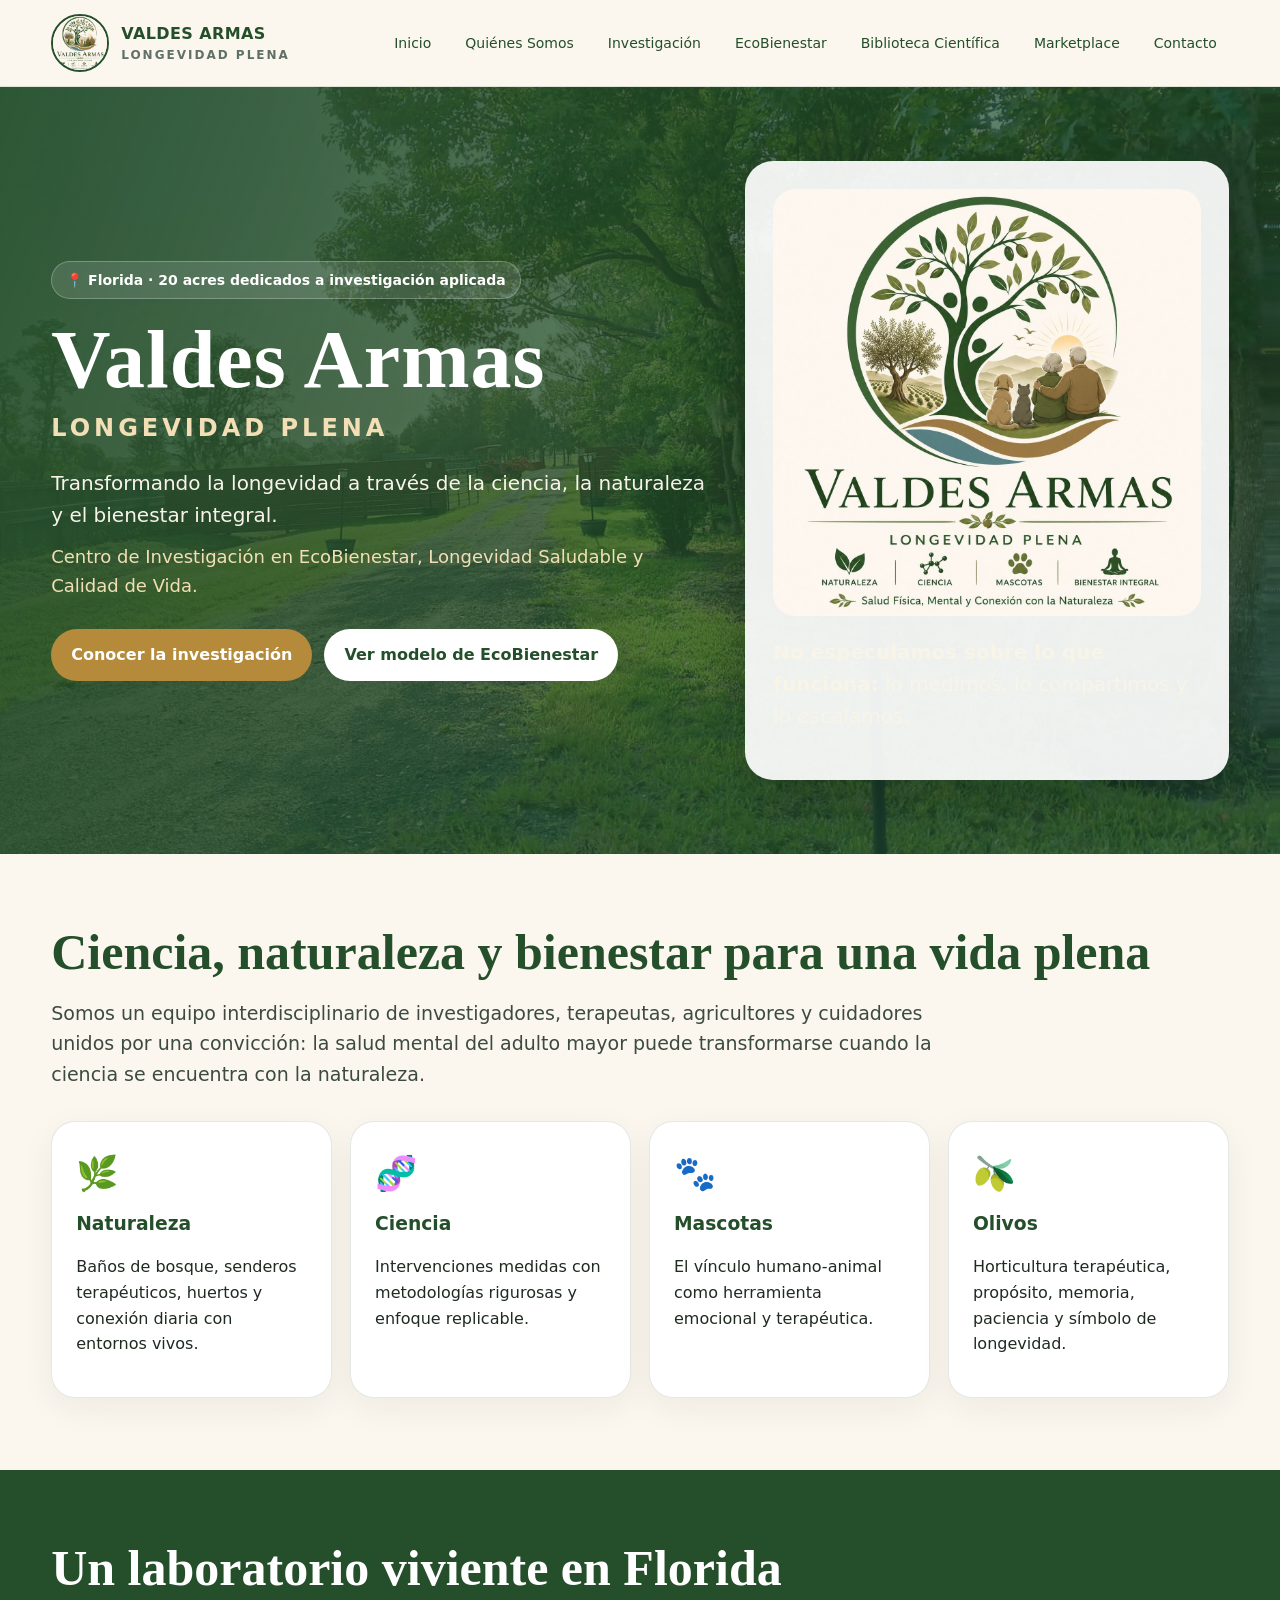
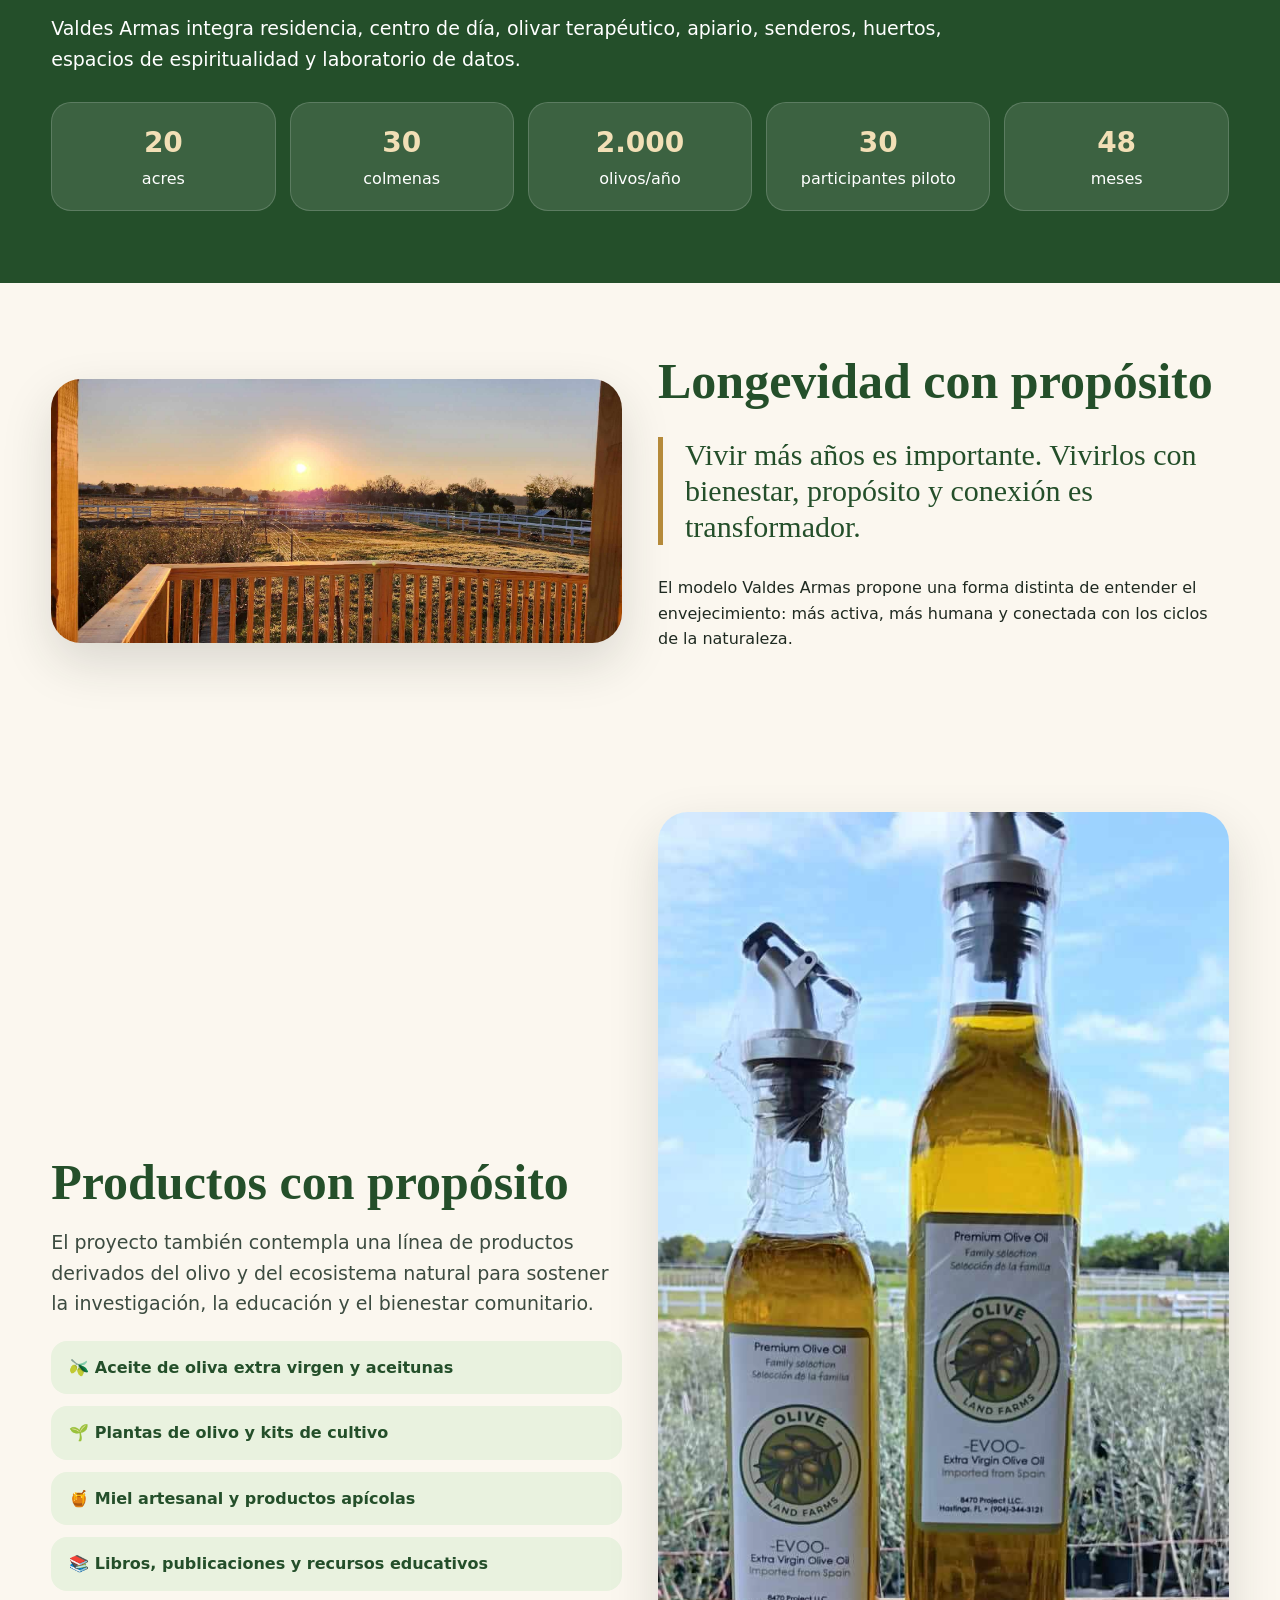
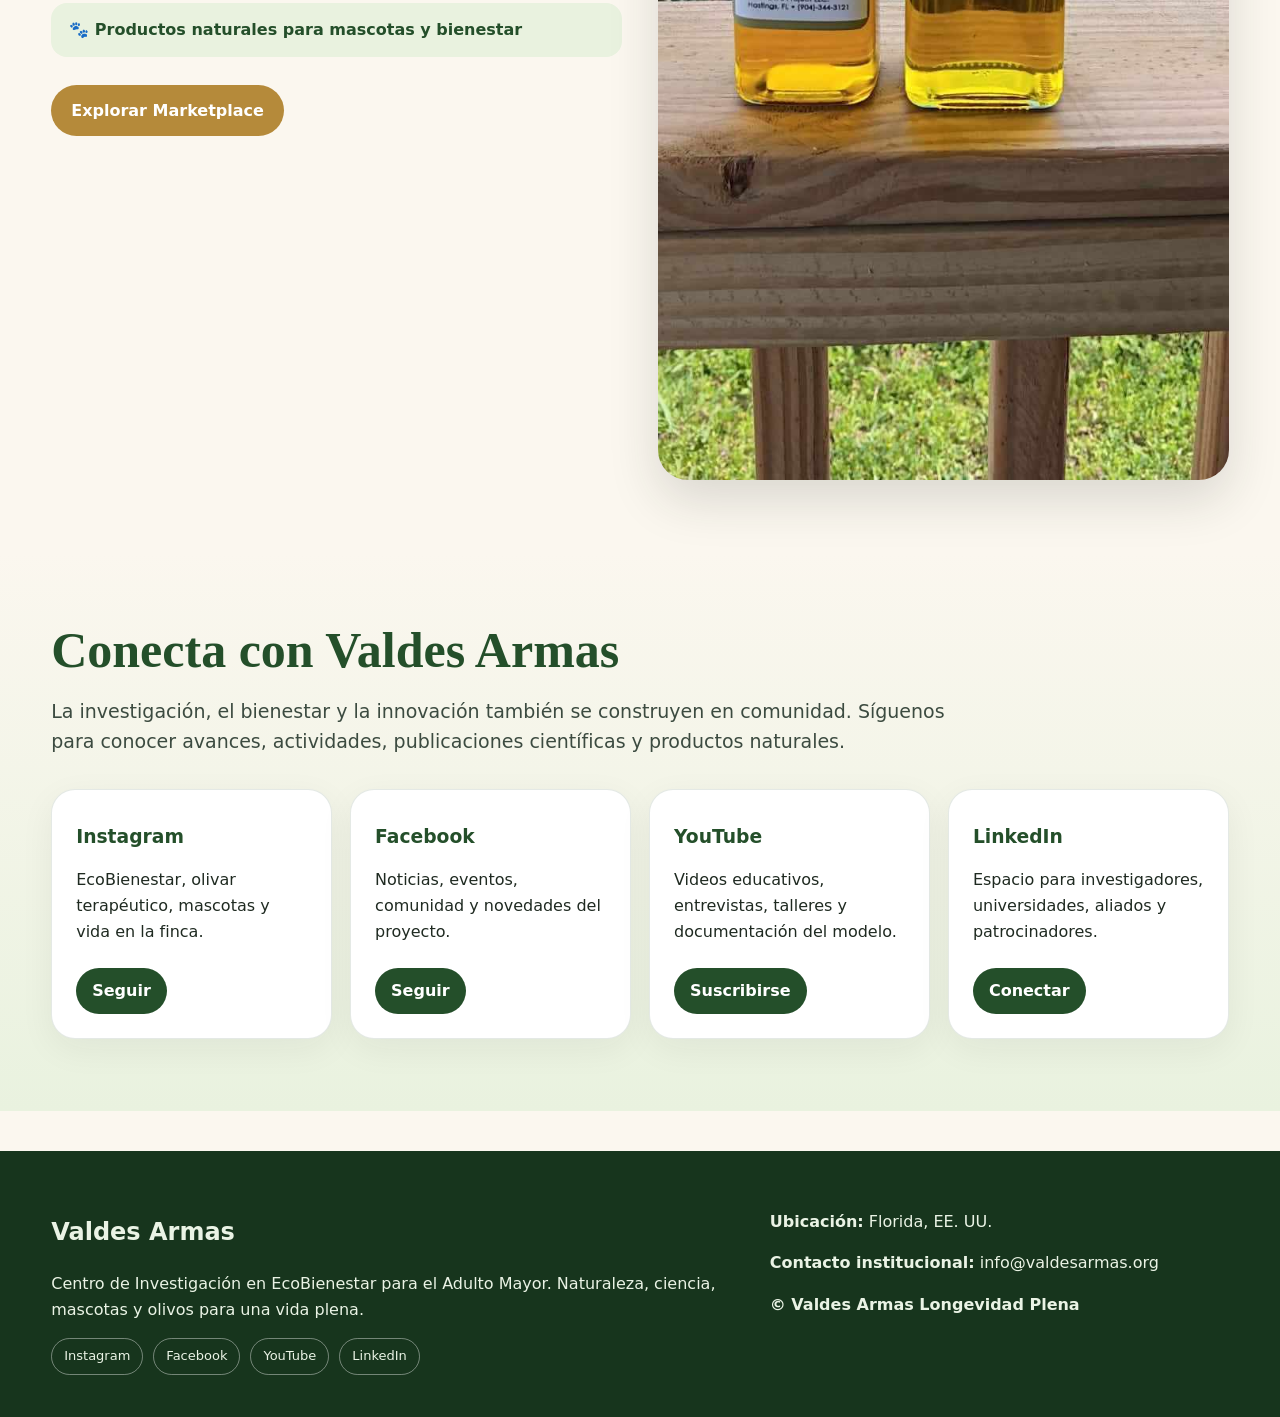
==== index.html @ c7257406 "Versión inicial sitio Valdes Armas Full of Life" ====
<!doctype html><html lang="es"><head><meta charset="utf-8"><meta name="viewport" content="width=device-width, initial-scale=1"><title>Inicio | Valdes Armas</title><link rel="icon" href="utls/imgs/valdes-armas-logo.jpeg"><link href="utls/css/valdesarmas.css" rel="stylesheet"></head><body><div class="topbar"><div class="container-va nav"><a class="brand" href="index.html"><img src="utls/imgs/valdes-armas-logo.jpeg" alt="Valdes Armas"><span>VALDES ARMAS<small>LONGEVIDAD PLENA</small></span></a><div class="links"><a href="index.html">Inicio</a><a href="quienes-somos.html">Quiénes Somos</a><a href="investigacion.html">Investigación</a><a href="ecobienestar.html">EcoBienestar</a><a href="publicaciones.html">Biblioteca Científica</a><a href="marketplace.html">Marketplace</a><a href="contacto.html">Contacto</a></div></div></div>
<header class="hero"><div class="container-va hero-grid"><div><span class="kicker">📍 Florida · 20 acres dedicados a investigación aplicada</span><h1>Valdes Armas</h1><h2>Longevidad Plena</h2><p>Transformando la longevidad a través de la ciencia, la naturaleza y el bienestar integral.</p><p class="hero-sub">Centro de Investigación en EcoBienestar, Longevidad Saludable y Calidad de Vida.</p><div class="btns"><a class="btn primary" href="investigacion.html">Conocer la investigación</a><a class="btn secondary" href="ecobienestar.html">Ver modelo de EcoBienestar</a></div></div><div class="hero-card"><img src="utls/imgs/valdes-armas-logo.jpeg" alt="Logo Valdes Armas"><p><strong>No especulamos sobre lo que funciona:</strong> lo medimos, lo compartimos y lo escalamos.</p></div></div></header>
<section class="section"><div class="container-va"><h2>Ciencia, naturaleza y bienestar para una vida plena</h2><p class="lead">Somos un equipo interdisciplinario de investigadores, terapeutas, agricultores y cuidadores unidos por una convicción: la salud mental del adulto mayor puede transformarse cuando la ciencia se encuentra con la naturaleza.</p><div class="grid-4"><div class="card"><div class="icon">🌿</div><h3>Naturaleza</h3><p>Baños de bosque, senderos terapéuticos, huertos y conexión diaria con entornos vivos.</p></div><div class="card"><div class="icon">🧬</div><h3>Ciencia</h3><p>Intervenciones medidas con metodologías rigurosas y enfoque replicable.</p></div><div class="card"><div class="icon">🐾</div><h3>Mascotas</h3><p>El vínculo humano-animal como herramienta emocional y terapéutica.</p></div><div class="card"><div class="icon">🫒</div><h3>Olivos</h3><p>Horticultura terapéutica, propósito, memoria, paciencia y símbolo de longevidad.</p></div></div></div></section>
<section class="section band"><div class="container-va"><h2>Un laboratorio viviente en Florida</h2><p class="lead">Valdes Armas integra residencia, centro de día, olivar terapéutico, apiario, senderos, huertos, espacios de espiritualidad y laboratorio de datos.</p><div class="stats"><div class="stat"><strong>20</strong>acres</div><div class="stat"><strong>30</strong>colmenas</div><div class="stat"><strong>2.000</strong>olivos/año</div><div class="stat"><strong>30</strong>participantes piloto</div><div class="stat"><strong>48</strong>meses</div></div></div></section>
<section class="section longevity"><div class="container-va split"><img src="utls/imgs/local/IMG-22.jpg" alt="Amanecer en entorno natural"><div><h2>Longevidad con propósito</h2><p class="quote">Vivir más años es importante. Vivirlos con bienestar, propósito y conexión es transformador.</p><p>El modelo Valdes Armas propone una forma distinta de entender el envejecimiento: más activa, más humana y conectada con los ciclos de la naturaleza.</p></div></div></section>
<section class="section"><div class="container-va split"><div><h2>Productos con propósito</h2><p class="lead">El proyecto también contempla una línea de productos derivados del olivo y del ecosistema natural para sostener la investigación, la educación y el bienestar comunitario.</p><div class="list"><div>🫒 Aceite de oliva extra virgen y aceitunas</div><div>🌱 Plantas de olivo y kits de cultivo</div><div>🍯 Miel artesanal y productos apícolas</div><div>📚 Libros, publicaciones y recursos educativos</div><div>🐾 Productos naturales para mascotas y bienestar</div></div><div class="btns"><a class="btn primary" href="marketplace.html">Explorar Marketplace</a></div></div><img src="utls/imgs/aceites/IMG-aceite-evoo-01.jpg" alt="Productos derivados del olivo"></div></section>
<section class="section social-section"><div class="container-va"><h2>Conecta con Valdes Armas</h2><p class="lead">La investigación, el bienestar y la innovación también se construyen en comunidad. Síguenos para conocer avances, actividades, publicaciones científicas y productos naturales.</p><div class="grid-4"><div class="card social-card"><h3>Instagram</h3><p>EcoBienestar, olivar terapéutico, mascotas y vida en la finca.</p><a class="btn small" href="https://www.instagram.com/ecobienestarvaldesarmas/" target="_blank" rel="noopener">Seguir</a></div><div class="card social-card"><h3>Facebook</h3><p>Noticias, eventos, comunidad y novedades del proyecto.</p><a class="btn small" href="https://www.facebook.com/profile.php?id=61573361642640" target="_blank" rel="noopener">Seguir</a></div><div class="card social-card"><h3>YouTube</h3><p>Videos educativos, entrevistas, talleres y documentación del modelo.</p><a class="btn small" href="https://www.youtube.com/@valdesarmasEcobienestar" target="_blank" rel="noopener">Suscribirse</a></div><div class="card social-card"><h3>LinkedIn</h3><p>Espacio para investigadores, universidades, aliados y patrocinadores.</p><a class="btn small" href="#">Conectar</a></div></div></div></section>
<footer class="footer"><div class="container-va footer-grid"><div><h2>Valdes Armas</h2><p>Centro de Investigación en EcoBienestar para el Adulto Mayor. Naturaleza, ciencia, mascotas y olivos para una vida plena.</p><div class="social-mini"><a href="https://www.instagram.com/ecobienestarvaldesarmas/" target="_blank" rel="noopener" aria-label="Instagram">Instagram</a><a href="https://www.facebook.com/profile.php?id=61573361642640" target="_blank" rel="noopener" aria-label="Facebook">Facebook</a><a href="https://www.youtube.com/@valdesarmasEcobienestar" target="_blank" rel="noopener" aria-label="YouTube">YouTube</a><a href="#" aria-label="LinkedIn">LinkedIn</a></div></div><div><p><strong>Ubicación:</strong> Florida, EE. UU.</p><p><strong>Contacto institucional:</strong> info@valdesarmas.org</p><p><strong>© Valdes Armas Longevidad Plena</strong></p></div></div></footer></body></html>
---- utls/css/valdesarmas.css ----
:root{
  --olive:#244f2a; --olive-2:#3f6f38; --sage:#e9f2df; --cream:#fbf7ef; --gold:#b58a3a; --ink:#1f2a21; --muted:#607066;
}
*{box-sizing:border-box} body{margin:0;font-family:system-ui,-apple-system,Segoe UI,Roboto,Arial,sans-serif;background:var(--cream);color:var(--ink);line-height:1.6}
a{text-decoration:none;color:inherit}.container-va{width:min(1180px,92%);margin:auto}.topbar{position:sticky;top:0;z-index:20;background:rgba(251,247,239,.94);backdrop-filter:blur(10px);border-bottom:1px solid rgba(36,79,42,.12)}.nav{display:flex;align-items:center;justify-content:space-between;gap:24px;padding:14px 0}.brand{display:flex;align-items:center;gap:12px;font-weight:800;color:var(--olive);letter-spacing:.4px}.brand img{width:58px;height:58px;object-fit:cover;border-radius:50%;border:2px solid var(--olive)}.brand small{display:block;color:var(--muted);font-size:12px;font-weight:600;letter-spacing:2px}.links{display:flex;gap:10px;flex-wrap:wrap;justify-content:flex-end}.links a{font-size:14px;padding:8px 12px;border-radius:999px;color:var(--olive)}.links a:hover,.links a.active{background:var(--olive);color:white}.hero{min-height:78vh;display:flex;align-items:center;position:relative;overflow:hidden;background:linear-gradient(110deg,rgba(36,79,42,.96),rgba(36,79,42,.74)),url('../imgs/local/IMG-05.jpg') center/cover}.hero-grid{display:grid;grid-template-columns:1.15fr .85fr;gap:40px;align-items:center;padding:74px 0}.kicker{display:inline-flex;gap:8px;align-items:center;background:rgba(255,255,255,.12);color:#fff;border:1px solid rgba(255,255,255,.25);border-radius:999px;padding:7px 14px;font-weight:700;font-size:14px}.hero h1{color:#fff;font-size:clamp(42px,7vw,82px);line-height:.95;margin:22px 0 10px;font-family:Georgia,serif;letter-spacing:1px}.hero h2{color:#f2dfb6;margin:0 0 18px;font-weight:600;letter-spacing:4px;text-transform:uppercase}.hero p{color:#f8f4e8;font-size:20px;max-width:720px}.hero-card{background:rgba(255,255,255,.92);padding:28px;border-radius:28px;box-shadow:0 24px 80px rgba(0,0,0,.25)}.hero-card img{width:100%;border-radius:22px;display:block}.btns{display:flex;gap:12px;flex-wrap:wrap;margin-top:28px}.btn{display:inline-block;padding:13px 20px;border-radius:999px;font-weight:800}.btn.primary{background:var(--gold);color:white}.btn.secondary{background:white;color:var(--olive)}.section{padding:72px 0}.section h2{font-family:Georgia,serif;color:var(--olive);font-size:clamp(32px,4vw,50px);line-height:1.05;margin:0 0 18px}.lead{font-size:19px;color:#3c4b40;max-width:900px}.grid-4{display:grid;grid-template-columns:repeat(4,1fr);gap:18px;margin-top:32px}.grid-3{display:grid;grid-template-columns:repeat(3,1fr);gap:22px;margin-top:30px}.card{background:white;border:1px solid rgba(36,79,42,.12);border-radius:24px;padding:24px;box-shadow:0 10px 35px rgba(31,42,33,.06)}.card h3{color:var(--olive);margin:8px 0 8px}.icon{font-size:34px}.band{background:var(--olive);color:white}.band h2,.band .lead{color:white}.stats{display:grid;grid-template-columns:repeat(5,1fr);gap:14px;margin-top:28px}.stat{background:rgba(255,255,255,.11);border:1px solid rgba(255,255,255,.17);border-radius:20px;padding:18px;text-align:center}.stat strong{display:block;font-size:28px;color:#f2dfb6}.split{display:grid;grid-template-columns:1fr 1fr;gap:36px;align-items:center}.split img{width:100%;border-radius:30px;box-shadow:0 20px 50px rgba(31,42,33,.15)}.quote{font-family:Georgia,serif;font-size:30px;color:var(--olive);line-height:1.2;border-left:5px solid var(--gold);padding-left:22px}.list{display:grid;gap:12px;margin-top:22px}.list div{background:var(--sage);padding:14px 18px;border-radius:16px;color:var(--olive);font-weight:700}.footer{background:#17351d;color:#eaf3e5;padding:42px 0;margin-top:40px}.footer-grid{display:grid;grid-template-columns:1.2fr .8fr;gap:30px}.page-hero{padding:72px 0;background:linear-gradient(110deg,var(--olive),#477343);color:white}.page-hero h1{font-family:Georgia,serif;font-size:clamp(38px,6vw,66px);margin:0 0 12px}.table-wrap{overflow:auto}.table-va{width:100%;border-collapse:collapse;background:white;border-radius:18px;overflow:hidden}.table-va th{background:var(--olive-2);color:white;text-align:left}.table-va td,.table-va th{padding:14px;border:1px solid #dce8d5}.notice{background:#fff8e6;border-left:5px solid var(--gold);padding:20px;border-radius:16px}
@media(max-width:900px){.hero-grid,.split,.footer-grid{grid-template-columns:1fr}.grid-4,.grid-3,.stats{grid-template-columns:1fr 1fr}.links{display:none}.hero{min-height:auto}.hero-grid{padding:52px 0}.hero-card{max-width:420px}.nav{align-items:flex-start}.brand img{width:48px;height:48px}}
@media(max-width:560px){.grid-4,.grid-3,.stats{grid-template-columns:1fr}.hero p{font-size:17px}.btn{width:100%;text-align:center}.section{padding:48px 0}}

/* Mejoras visuales versión 2 */
.hero{background:linear-gradient(110deg,rgba(36,79,42,.94),rgba(36,79,42,.56)),url('../imgs/local/IMG-05.jpg') center/cover fixed}.hero-sub{font-size:18px!important;color:#f2dfb6!important;margin-top:-8px}.longevity img{max-height:480px;object-fit:cover}.team-grid{display:grid;grid-template-columns:repeat(3,1fr);gap:24px;margin-top:34px}.team-card{background:rgba(255,255,255,.97);color:var(--ink);border-radius:26px;padding:24px;box-shadow:0 18px 50px rgba(0,0,0,.18)}.team-card img{width:160px;height:160px;object-fit:cover;border-radius:50%;border:5px solid var(--sage);display:block;margin:0 auto 18px;box-shadow:0 12px 26px rgba(0,0,0,.16)}.team-card h3{color:var(--olive);text-align:center;margin:8px 0 4px;font-family:Georgia,serif;font-size:24px}.team-card .role{text-align:center;color:var(--gold);font-weight:800;margin:0 0 14px}.contact-line{font-weight:700;color:var(--olive);margin:6px 0}.publication .btn{margin-top:12px}.edit-note{margin-top:24px;color:#f8f4e8}.social-section{background:linear-gradient(180deg,#fbf7ef,#e9f2df)}.social-card .btn.small{background:var(--olive);color:white;padding:10px 16px;margin-top:8px}.social-mini{display:flex;gap:10px;flex-wrap:wrap;margin-top:16px}.social-mini a{border:1px solid rgba(255,255,255,.4);border-radius:999px;padding:7px 12px;font-size:13px;color:#eaf3e5}.muted{color:var(--muted);font-size:15px}.page-hero{background:linear-gradient(110deg,rgba(36,79,42,.92),rgba(63,111,56,.78)),url('../imgs/local/IMG-41.jpg') center/cover}
@media(max-width:900px){.team-grid{grid-template-columns:1fr}.team-card img{width:140px;height:140px}.hero{background-attachment:scroll}}
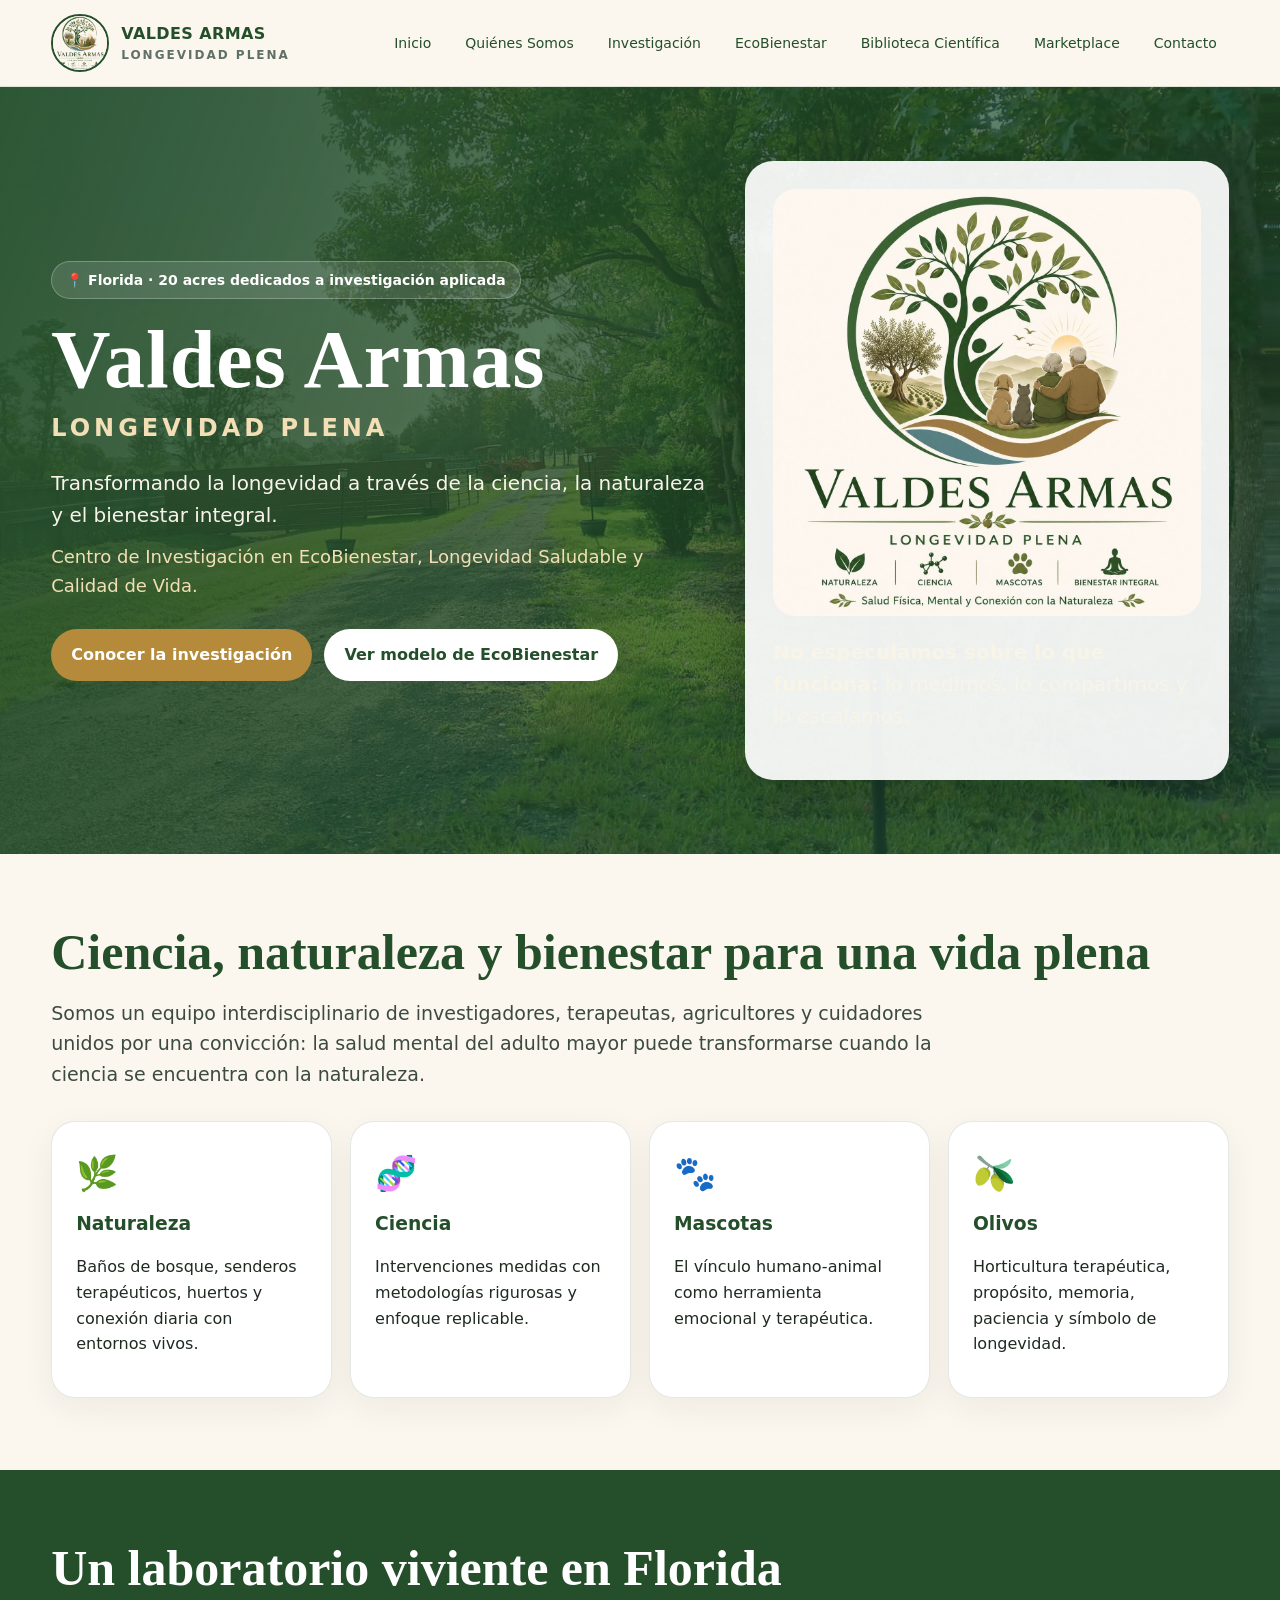
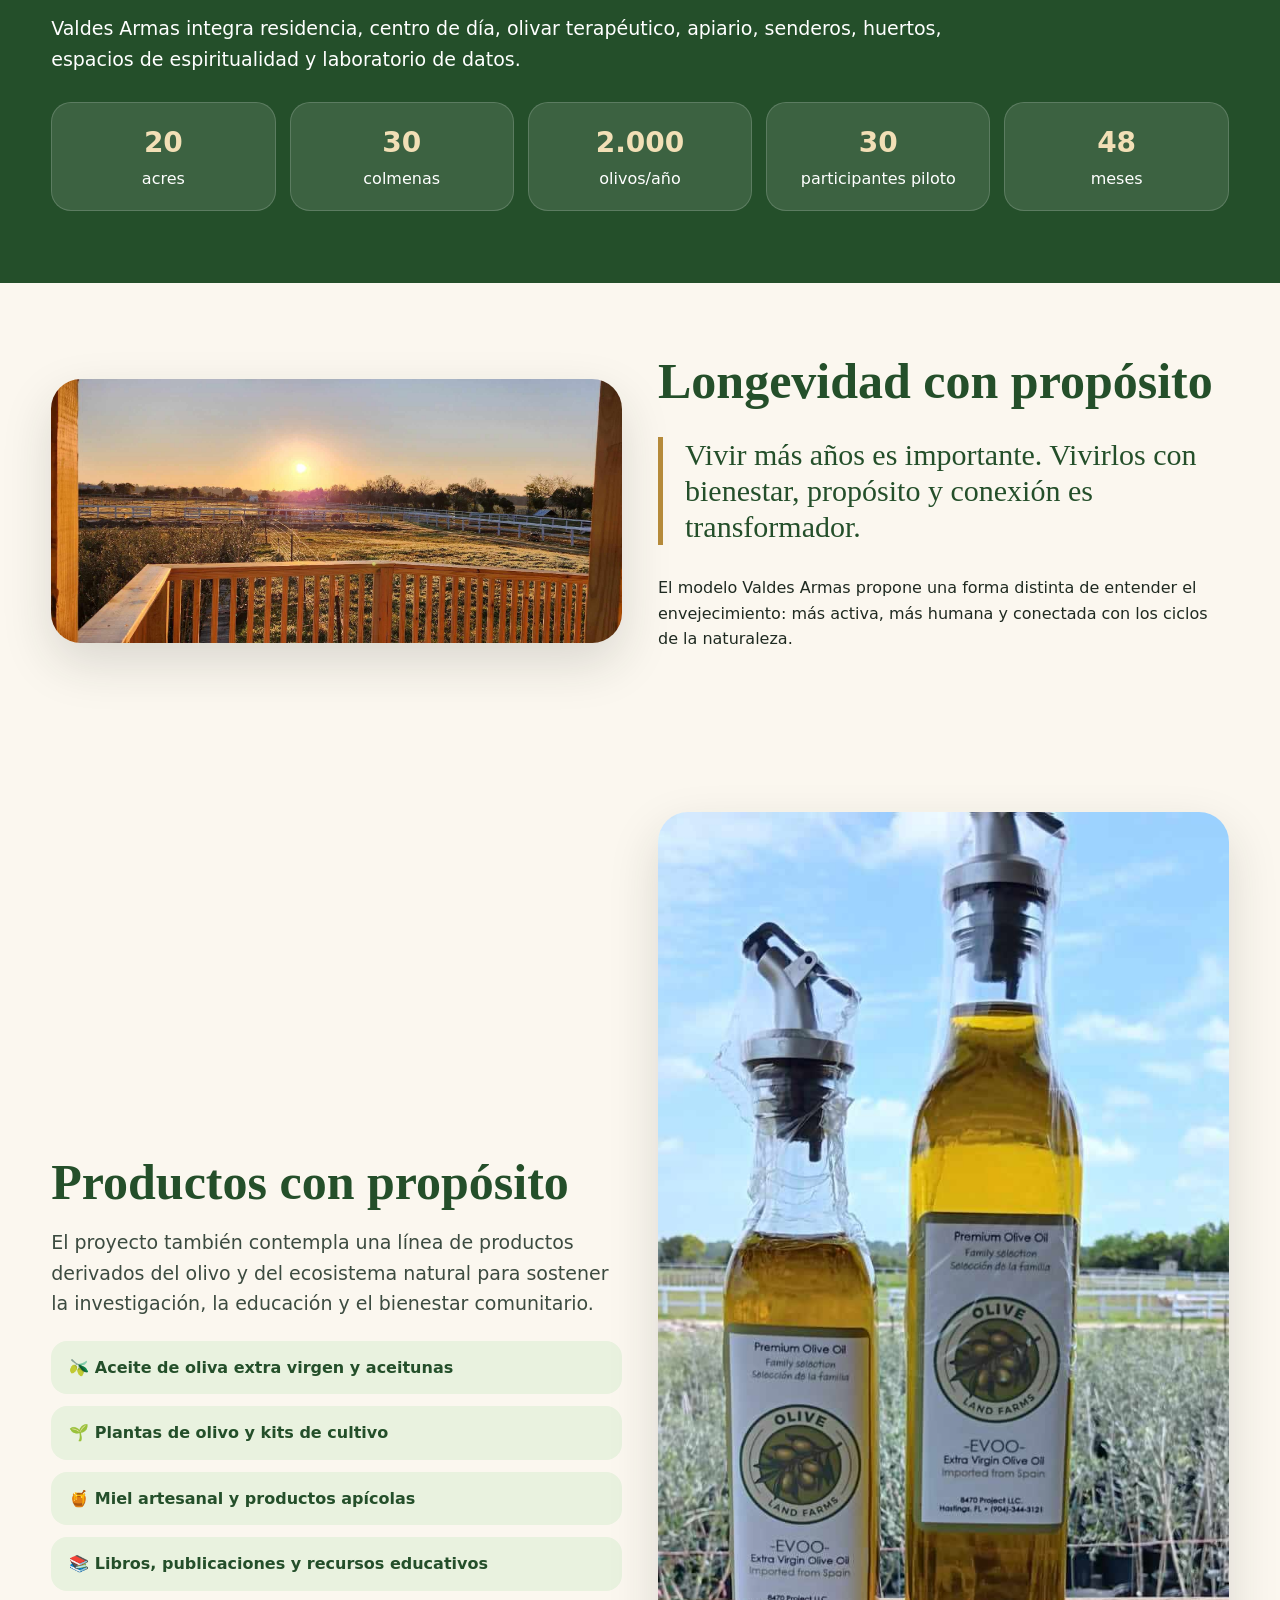
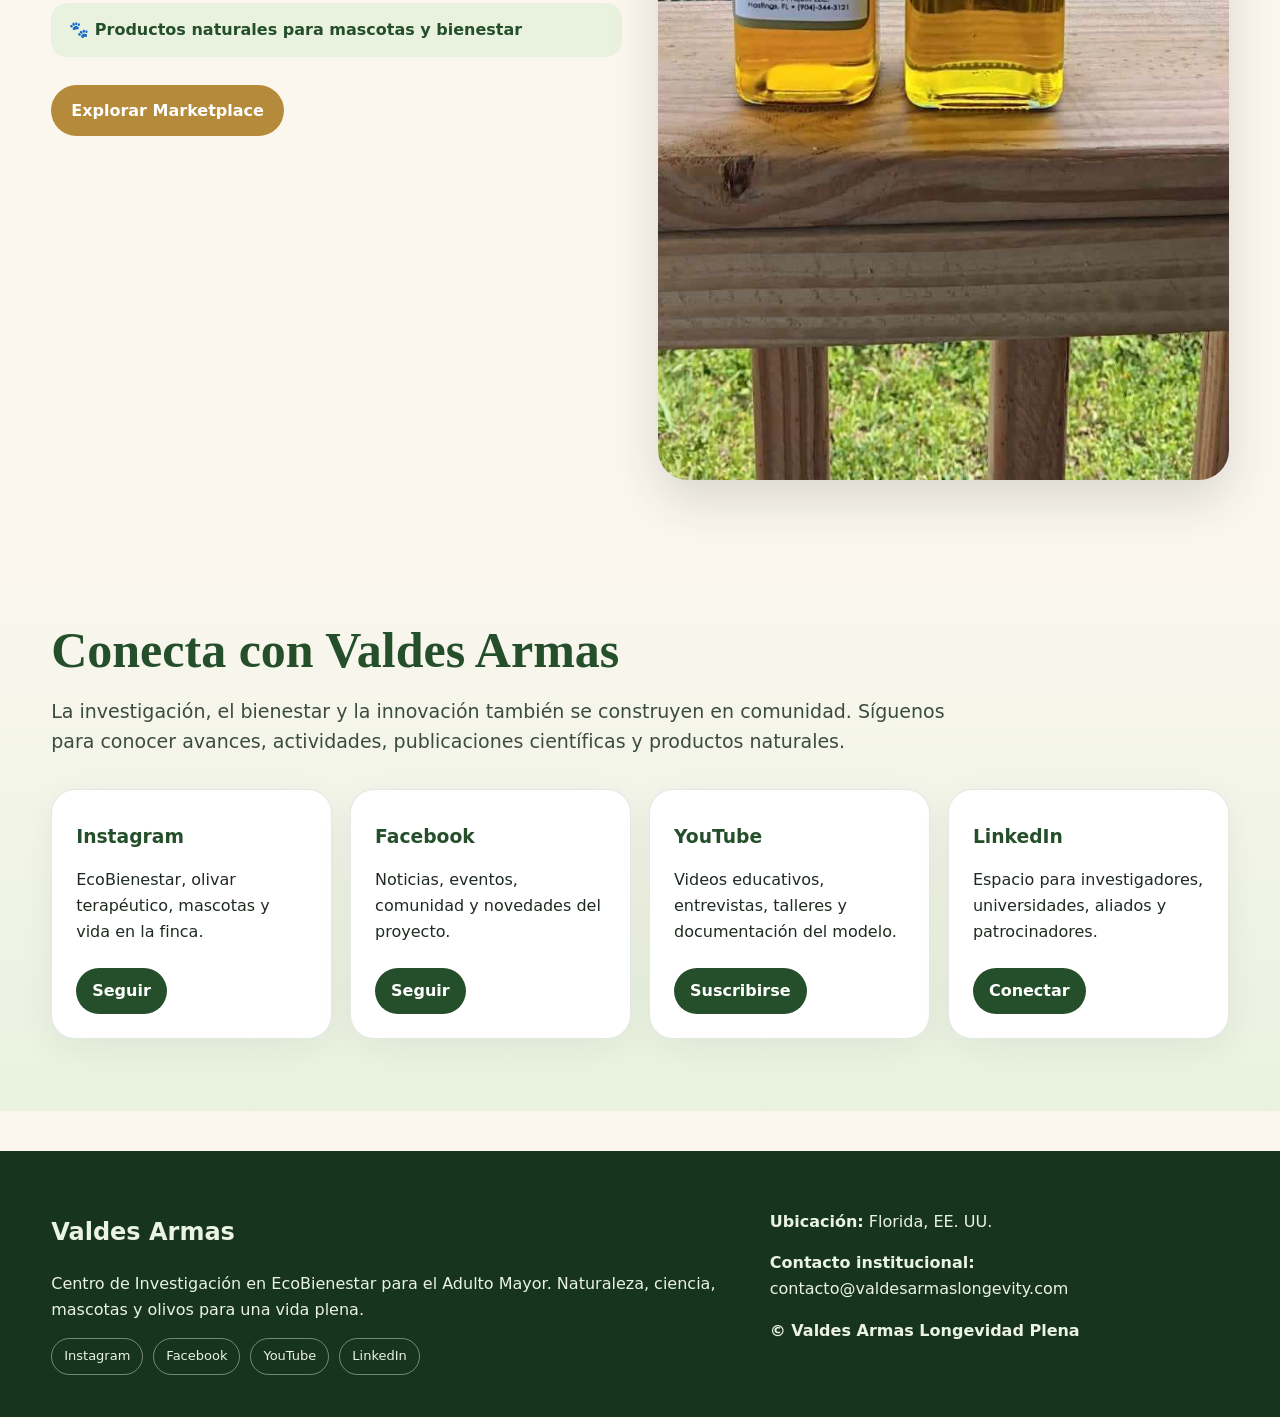
==== commit 261234e1: "Update index.html" ====
--- a/index.html
+++ b/index.html
@@ -5,4 +5,4 @@
 <section class="section longevity"><div class="container-va split"><img src="utls/imgs/local/IMG-22.jpg" alt="Amanecer en entorno natural"><div><h2>Longevidad con propósito</h2><p class="quote">Vivir más años es importante. Vivirlos con bienestar, propósito y conexión es transformador.</p><p>El modelo Valdes Armas propone una forma distinta de entender el envejecimiento: más activa, más humana y conectada con los ciclos de la naturaleza.</p></div></div></section>
 <section class="section"><div class="container-va split"><div><h2>Productos con propósito</h2><p class="lead">El proyecto también contempla una línea de productos derivados del olivo y del ecosistema natural para sostener la investigación, la educación y el bienestar comunitario.</p><div class="list"><div>🫒 Aceite de oliva extra virgen y aceitunas</div><div>🌱 Plantas de olivo y kits de cultivo</div><div>🍯 Miel artesanal y productos apícolas</div><div>📚 Libros, publicaciones y recursos educativos</div><div>🐾 Productos naturales para mascotas y bienestar</div></div><div class="btns"><a class="btn primary" href="marketplace.html">Explorar Marketplace</a></div></div><img src="utls/imgs/aceites/IMG-aceite-evoo-01.jpg" alt="Productos derivados del olivo"></div></section>
 <section class="section social-section"><div class="container-va"><h2>Conecta con Valdes Armas</h2><p class="lead">La investigación, el bienestar y la innovación también se construyen en comunidad. Síguenos para conocer avances, actividades, publicaciones científicas y productos naturales.</p><div class="grid-4"><div class="card social-card"><h3>Instagram</h3><p>EcoBienestar, olivar terapéutico, mascotas y vida en la finca.</p><a class="btn small" href="https://www.instagram.com/ecobienestarvaldesarmas/" target="_blank" rel="noopener">Seguir</a></div><div class="card social-card"><h3>Facebook</h3><p>Noticias, eventos, comunidad y novedades del proyecto.</p><a class="btn small" href="https://www.facebook.com/profile.php?id=61573361642640" target="_blank" rel="noopener">Seguir</a></div><div class="card social-card"><h3>YouTube</h3><p>Videos educativos, entrevistas, talleres y documentación del modelo.</p><a class="btn small" href="https://www.youtube.com/@valdesarmasEcobienestar" target="_blank" rel="noopener">Suscribirse</a></div><div class="card social-card"><h3>LinkedIn</h3><p>Espacio para investigadores, universidades, aliados y patrocinadores.</p><a class="btn small" href="#">Conectar</a></div></div></div></section>
-<footer class="footer"><div class="container-va footer-grid"><div><h2>Valdes Armas</h2><p>Centro de Investigación en EcoBienestar para el Adulto Mayor. Naturaleza, ciencia, mascotas y olivos para una vida plena.</p><div class="social-mini"><a href="https://www.instagram.com/ecobienestarvaldesarmas/" target="_blank" rel="noopener" aria-label="Instagram">Instagram</a><a href="https://www.facebook.com/profile.php?id=61573361642640" target="_blank" rel="noopener" aria-label="Facebook">Facebook</a><a href="https://www.youtube.com/@valdesarmasEcobienestar" target="_blank" rel="noopener" aria-label="YouTube">YouTube</a><a href="#" aria-label="LinkedIn">LinkedIn</a></div></div><div><p><strong>Ubicación:</strong> Florida, EE. UU.</p><p><strong>Contacto institucional:</strong> info@valdesarmas.org</p><p><strong>© Valdes Armas Longevidad Plena</strong></p></div></div></footer></body></html>+<footer class="footer"><div class="container-va footer-grid"><div><h2>Valdes Armas</h2><p>Centro de Investigación en EcoBienestar para el Adulto Mayor. Naturaleza, ciencia, mascotas y olivos para una vida plena.</p><div class="social-mini"><a href="https://www.instagram.com/ecobienestarvaldesarmas/" target="_blank" rel="noopener" aria-label="Instagram">Instagram</a><a href="https://www.facebook.com/profile.php?id=61573361642640" target="_blank" rel="noopener" aria-label="Facebook">Facebook</a><a href="https://www.youtube.com/@valdesarmasEcobienestar" target="_blank" rel="noopener" aria-label="YouTube">YouTube</a><a href="#" aria-label="LinkedIn">LinkedIn</a></div></div><div><p><strong>Ubicación:</strong> Florida, EE. UU.</p><p><strong>Contacto institucional:</strong> contacto@valdesarmaslongevity.com</p><p><strong>© Valdes Armas Longevidad Plena</strong></p></div></div></footer></body></html>
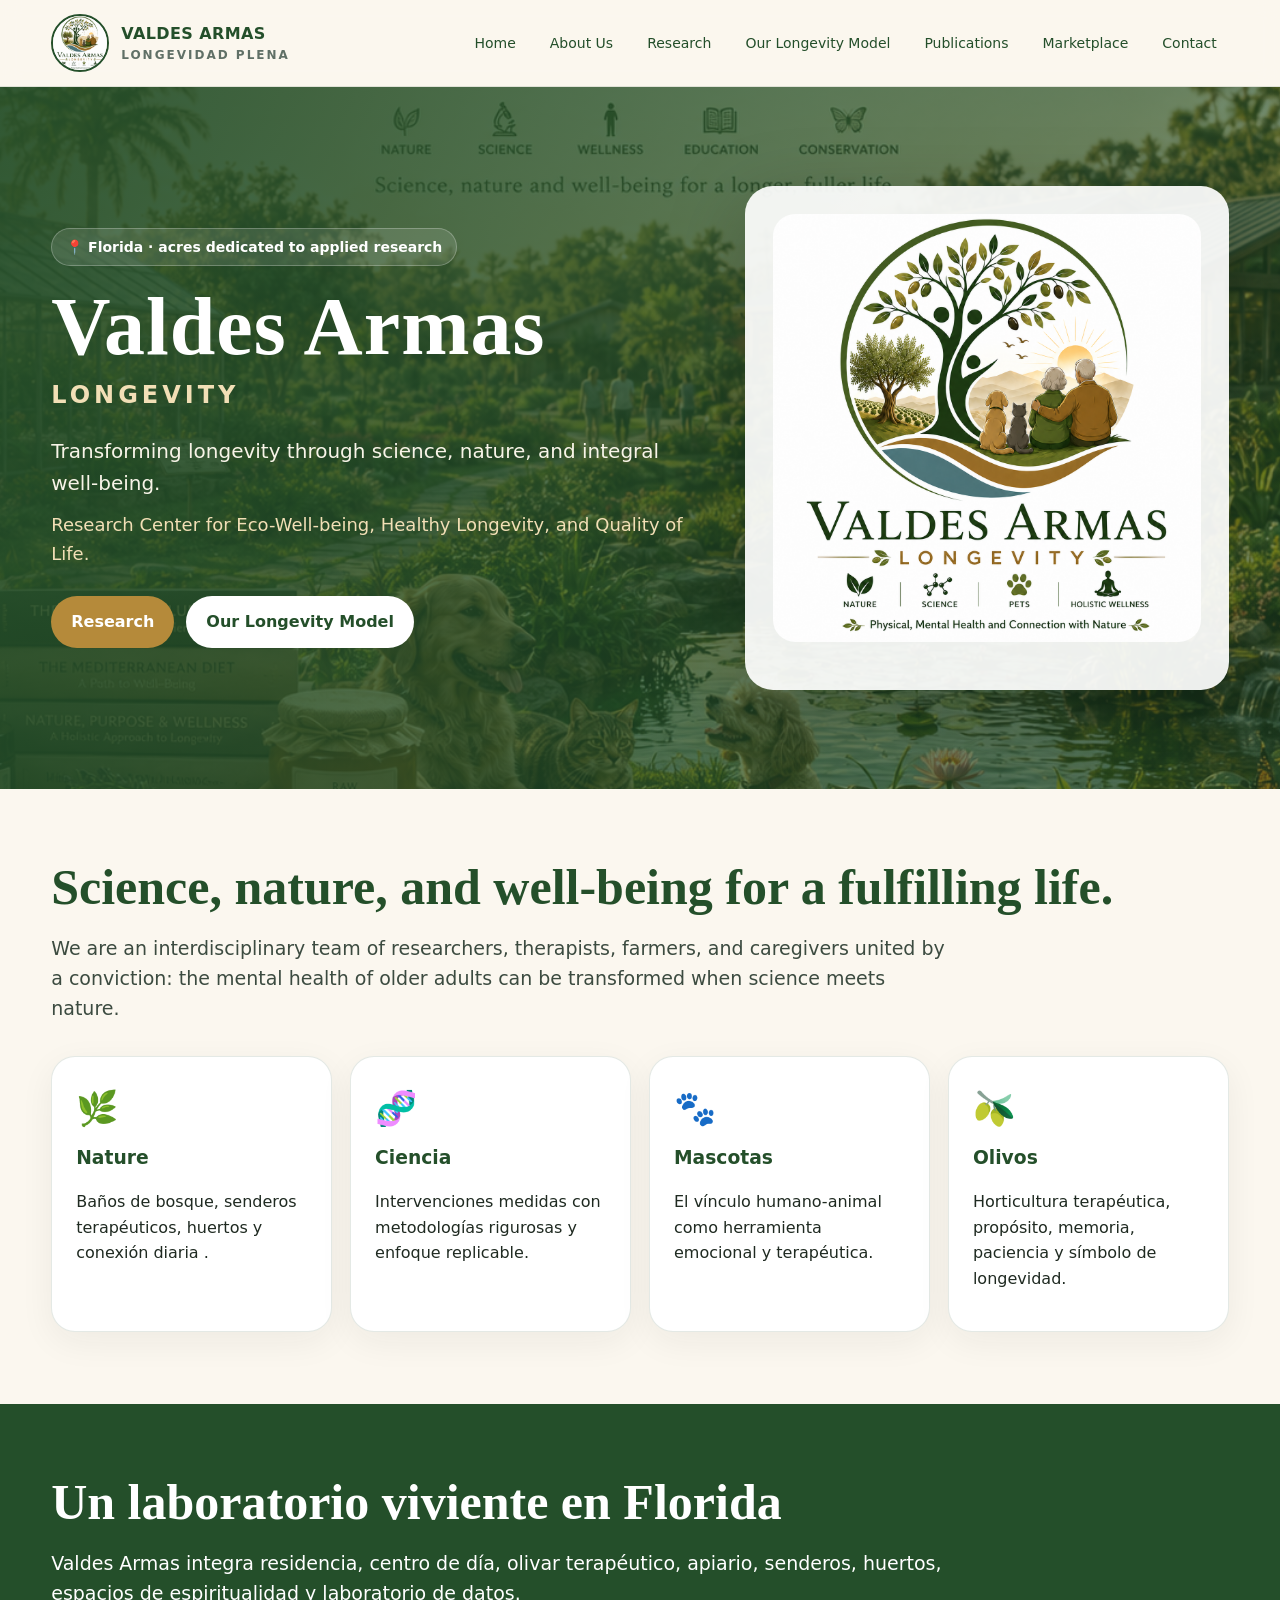
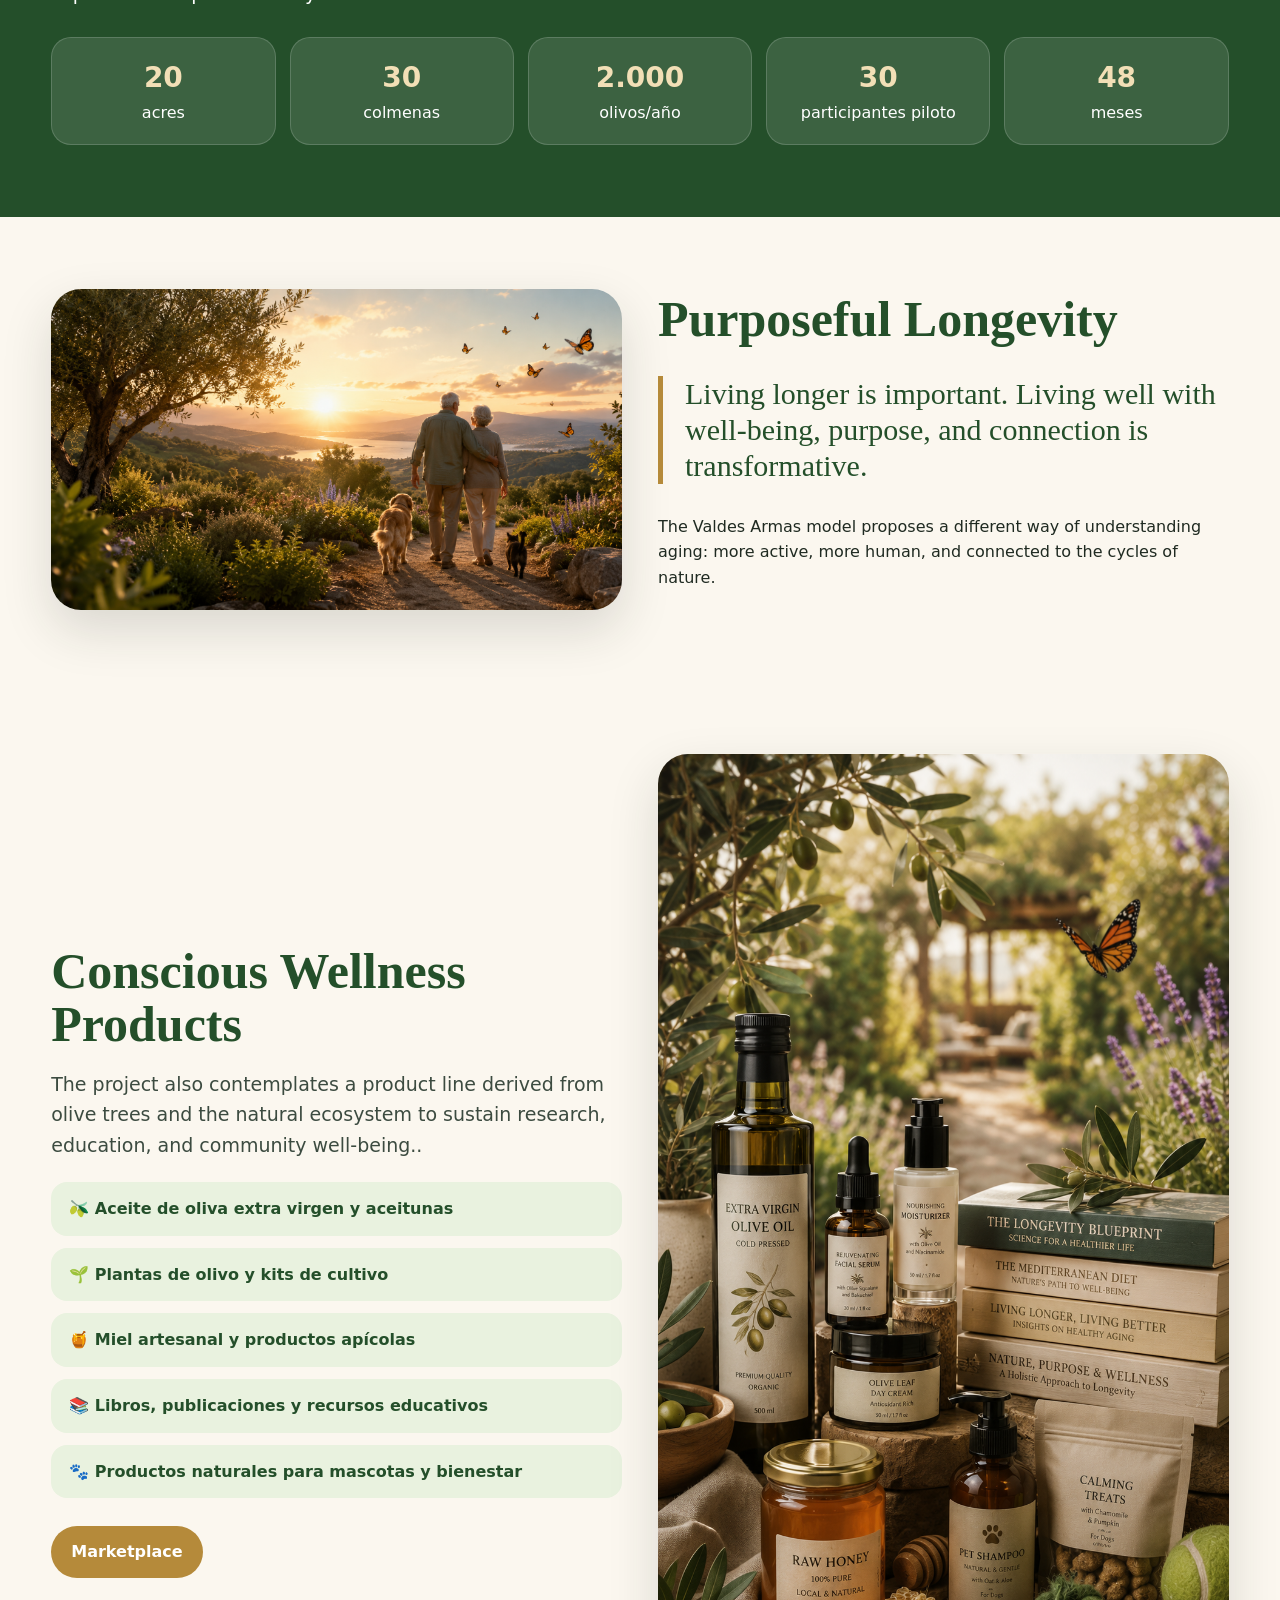
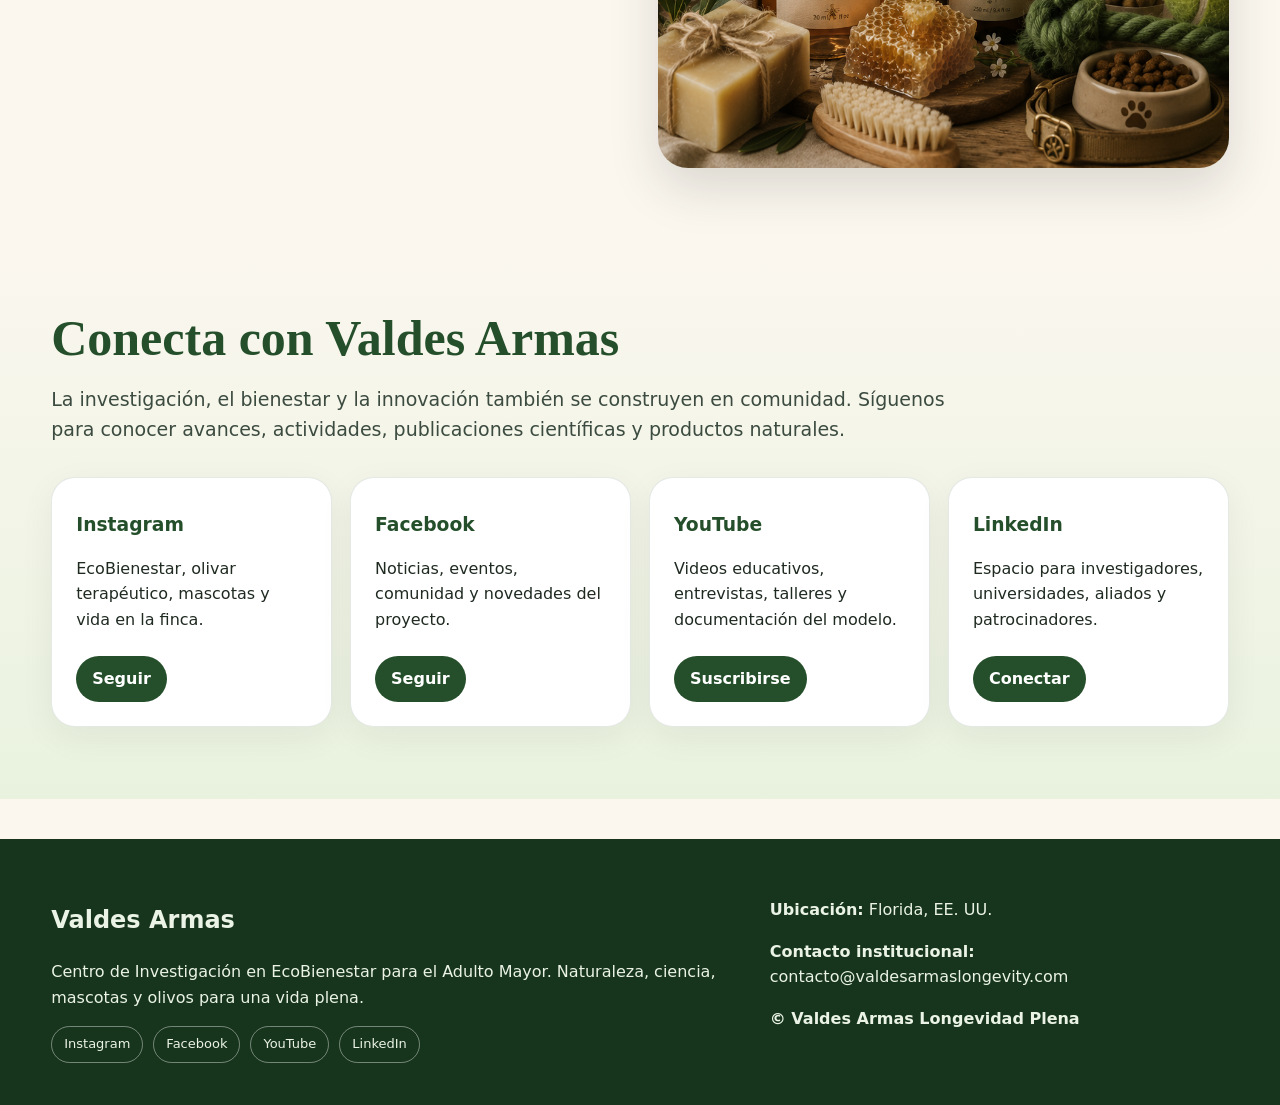
==== commit 18f42796: "Actualización del sitio web" ====
--- a/index.html
+++ b/index.html
@@ -1,8 +1,259 @@
-<!doctype html><html lang="es"><head><meta charset="utf-8"><meta name="viewport" content="width=device-width, initial-scale=1"><title>Inicio | Valdes Armas</title><link rel="icon" href="utls/imgs/valdes-armas-logo.jpeg"><link href="utls/css/valdesarmas.css" rel="stylesheet"></head><body><div class="topbar"><div class="container-va nav"><a class="brand" href="index.html"><img src="utls/imgs/valdes-armas-logo.jpeg" alt="Valdes Armas"><span>VALDES ARMAS<small>LONGEVIDAD PLENA</small></span></a><div class="links"><a href="index.html">Inicio</a><a href="quienes-somos.html">Quiénes Somos</a><a href="investigacion.html">Investigación</a><a href="ecobienestar.html">EcoBienestar</a><a href="publicaciones.html">Biblioteca Científica</a><a href="marketplace.html">Marketplace</a><a href="contacto.html">Contacto</a></div></div></div>
-<header class="hero"><div class="container-va hero-grid"><div><span class="kicker">📍 Florida · 20 acres dedicados a investigación aplicada</span><h1>Valdes Armas</h1><h2>Longevidad Plena</h2><p>Transformando la longevidad a través de la ciencia, la naturaleza y el bienestar integral.</p><p class="hero-sub">Centro de Investigación en EcoBienestar, Longevidad Saludable y Calidad de Vida.</p><div class="btns"><a class="btn primary" href="investigacion.html">Conocer la investigación</a><a class="btn secondary" href="ecobienestar.html">Ver modelo de EcoBienestar</a></div></div><div class="hero-card"><img src="utls/imgs/valdes-armas-logo.jpeg" alt="Logo Valdes Armas"><p><strong>No especulamos sobre lo que funciona:</strong> lo medimos, lo compartimos y lo escalamos.</p></div></div></header>
-<section class="section"><div class="container-va"><h2>Ciencia, naturaleza y bienestar para una vida plena</h2><p class="lead">Somos un equipo interdisciplinario de investigadores, terapeutas, agricultores y cuidadores unidos por una convicción: la salud mental del adulto mayor puede transformarse cuando la ciencia se encuentra con la naturaleza.</p><div class="grid-4"><div class="card"><div class="icon">🌿</div><h3>Naturaleza</h3><p>Baños de bosque, senderos terapéuticos, huertos y conexión diaria con entornos vivos.</p></div><div class="card"><div class="icon">🧬</div><h3>Ciencia</h3><p>Intervenciones medidas con metodologías rigurosas y enfoque replicable.</p></div><div class="card"><div class="icon">🐾</div><h3>Mascotas</h3><p>El vínculo humano-animal como herramienta emocional y terapéutica.</p></div><div class="card"><div class="icon">🫒</div><h3>Olivos</h3><p>Horticultura terapéutica, propósito, memoria, paciencia y símbolo de longevidad.</p></div></div></div></section>
-<section class="section band"><div class="container-va"><h2>Un laboratorio viviente en Florida</h2><p class="lead">Valdes Armas integra residencia, centro de día, olivar terapéutico, apiario, senderos, huertos, espacios de espiritualidad y laboratorio de datos.</p><div class="stats"><div class="stat"><strong>20</strong>acres</div><div class="stat"><strong>30</strong>colmenas</div><div class="stat"><strong>2.000</strong>olivos/año</div><div class="stat"><strong>30</strong>participantes piloto</div><div class="stat"><strong>48</strong>meses</div></div></div></section>
-<section class="section longevity"><div class="container-va split"><img src="utls/imgs/local/IMG-22.jpg" alt="Amanecer en entorno natural"><div><h2>Longevidad con propósito</h2><p class="quote">Vivir más años es importante. Vivirlos con bienestar, propósito y conexión es transformador.</p><p>El modelo Valdes Armas propone una forma distinta de entender el envejecimiento: más activa, más humana y conectada con los ciclos de la naturaleza.</p></div></div></section>
-<section class="section"><div class="container-va split"><div><h2>Productos con propósito</h2><p class="lead">El proyecto también contempla una línea de productos derivados del olivo y del ecosistema natural para sostener la investigación, la educación y el bienestar comunitario.</p><div class="list"><div>🫒 Aceite de oliva extra virgen y aceitunas</div><div>🌱 Plantas de olivo y kits de cultivo</div><div>🍯 Miel artesanal y productos apícolas</div><div>📚 Libros, publicaciones y recursos educativos</div><div>🐾 Productos naturales para mascotas y bienestar</div></div><div class="btns"><a class="btn primary" href="marketplace.html">Explorar Marketplace</a></div></div><img src="utls/imgs/aceites/IMG-aceite-evoo-01.jpg" alt="Productos derivados del olivo"></div></section>
-<section class="section social-section"><div class="container-va"><h2>Conecta con Valdes Armas</h2><p class="lead">La investigación, el bienestar y la innovación también se construyen en comunidad. Síguenos para conocer avances, actividades, publicaciones científicas y productos naturales.</p><div class="grid-4"><div class="card social-card"><h3>Instagram</h3><p>EcoBienestar, olivar terapéutico, mascotas y vida en la finca.</p><a class="btn small" href="https://www.instagram.com/ecobienestarvaldesarmas/" target="_blank" rel="noopener">Seguir</a></div><div class="card social-card"><h3>Facebook</h3><p>Noticias, eventos, comunidad y novedades del proyecto.</p><a class="btn small" href="https://www.facebook.com/profile.php?id=61573361642640" target="_blank" rel="noopener">Seguir</a></div><div class="card social-card"><h3>YouTube</h3><p>Videos educativos, entrevistas, talleres y documentación del modelo.</p><a class="btn small" href="https://www.youtube.com/@valdesarmasEcobienestar" target="_blank" rel="noopener">Suscribirse</a></div><div class="card social-card"><h3>LinkedIn</h3><p>Espacio para investigadores, universidades, aliados y patrocinadores.</p><a class="btn small" href="#">Conectar</a></div></div></div></section>
-<footer class="footer"><div class="container-va footer-grid"><div><h2>Valdes Armas</h2><p>Centro de Investigación en EcoBienestar para el Adulto Mayor. Naturaleza, ciencia, mascotas y olivos para una vida plena.</p><div class="social-mini"><a href="https://www.instagram.com/ecobienestarvaldesarmas/" target="_blank" rel="noopener" aria-label="Instagram">Instagram</a><a href="https://www.facebook.com/profile.php?id=61573361642640" target="_blank" rel="noopener" aria-label="Facebook">Facebook</a><a href="https://www.youtube.com/@valdesarmasEcobienestar" target="_blank" rel="noopener" aria-label="YouTube">YouTube</a><a href="#" aria-label="LinkedIn">LinkedIn</a></div></div><div><p><strong>Ubicación:</strong> Florida, EE. UU.</p><p><strong>Contacto institucional:</strong> contacto@valdesarmaslongevity.com</p><p><strong>© Valdes Armas Longevidad Plena</strong></p></div></div></footer></body></html>
+<!doctype html>
+<html lang="en">
+  <head>
+    <meta charset="utf-8" />
+    <meta name="viewport" content="width=device-width, initial-scale=1" />
+    <title>Inicio | Valdes Armas</title>
+    <link rel="icon" href="utls/imgs/LOGO INGLES.png" />
+    <link href="utls/css/valdesarmas.css" rel="stylesheet" />
+  </head>
+  <body>
+    <div class="topbar">
+      <div class="container-va nav">
+        <a class="brand" href="index.html"
+          ><img
+            src="utls/imgs/LOGO INGLES .png"
+            alt="Valdes Armas"
+          /><span>VALDES ARMAS<small>LONGEVIDAD PLENA</small></span></a
+        >
+        <div class="links">
+          <a href="index.html">Home</a
+          ><a href="quienes-somos.html">About Us</a
+          ><a href="investigacion.html">Research</a
+          ><a href="ecobienestar.html">Our Longevity Model</a
+          ><a href="publicaciones.html">Publications</a
+          ><a href="marketplace.html">Marketplace</a
+          ><a href="contacto.html">Contact</a>
+        </div>
+      </div>
+    </div>
+    <header class="hero">
+      <div class="container-va hero-grid">
+        <div>
+          <span class="kicker"
+            >📍 Florida ·  acres dedicated to applied research</span
+          >
+          <h1>Valdes Armas</h1>
+          <h2>Longevity</h2>
+          <p>
+            Transforming longevity through science, nature, and integral well-being.
+          </p>
+          <p class="hero-sub">
+            Research Center for Eco-Well-being, Healthy Longevity, and Quality of Life.
+          </p>
+          <div class="btns">
+            <a class="btn primary" href="investigacion.html"
+              >Research</a
+            ><a class="btn secondary" href="ecobienestar.html"
+              >Our Longevity Model</a
+            >
+          </div>
+        </div>
+        <div class="hero-card">
+          <img src="utls/imgs/LOGO INGLES .png" alt="Logo Valdes Armas" />
+          <p>
+
+          </p>
+        </div>
+      </div>
+    </header>
+    <section class="section">
+      <div class="container-va">
+        <h2>Science, nature, and well-being for a fulfilling life.</h2>
+        <p class="lead">
+          We are an interdisciplinary team of researchers, therapists, farmers, and caregivers united by a conviction: the mental health of older adults can be transformed when science meets nature.
+        </p>
+        <div class="grid-4">
+          <div class="card">
+            <div class="icon">🌿</div>
+            <h3>Nature
+            </h3>
+            <p>
+              Baños de bosque, senderos terapéuticos, huertos y conexión diaria
+.
+            </p>
+          </div>
+          <div class="card">
+            <div class="icon">🧬</div>
+            <h3>Ciencia</h3>
+            <p>
+              Intervenciones medidas con metodologías rigurosas y enfoque
+              replicable.
+            </p>
+          </div>
+          <div class="card">
+            <div class="icon">🐾</div>
+            <h3>Mascotas</h3>
+            <p>
+              El vínculo humano-animal como herramienta emocional y terapéutica.
+            </p>
+          </div>
+          <div class="card">
+            <div class="icon">🫒</div>
+            <h3>Olivos</h3>
+            <p>
+              Horticultura terapéutica, propósito, memoria, paciencia y símbolo
+              de longevidad.
+            </p>
+          </div>
+        </div>
+      </div>
+    </section>
+    <section class="section band">
+      <div class="container-va">
+        <h2>Un laboratorio viviente en Florida</h2>
+        <p class="lead">
+          Valdes Armas integra residencia, centro de día, olivar terapéutico,
+          apiario, senderos, huertos, espacios de espiritualidad y laboratorio
+          de datos.
+        </p>
+        <div class="stats">
+          <div class="stat"><strong>20</strong>acres</div>
+          <div class="stat"><strong>30</strong>colmenas</div>
+          <div class="stat"><strong>2.000</strong>olivos/año</div>
+          <div class="stat"><strong>30</strong>participantes piloto</div>
+          <div class="stat"><strong>48</strong>meses</div>
+        </div>
+      </div>
+    </section>
+    <section class="section longevity">
+      <div class="container-va split">
+        <img
+          src="utls/imgs/local/home Longevidad con proposito .png"
+          alt="Amanecer en entorno natural"
+        />
+        <div>
+          <h2>Purposeful Longevity</h2>
+          <p class="quote">
+            Living longer is important. Living well with well-being, purpose, and
+            connection is transformative.
+          </p>
+          <p>
+            The Valdes Armas model proposes a different way of understanding aging: more active, more human, and connected to the cycles of nature.
+          </p>
+        </div>
+      </div>
+    </section>
+    <section class="section">
+      <div class="container-va split">
+        <div>
+          <h2> Conscious Wellness Products</h2>
+          <p class="lead">
+            The project also contemplates a product line derived from olive trees and the natural ecosystem to sustain research, education, and community well-being..
+          </p>
+          <div class="list">
+            <div>🫒 Aceite de oliva extra virgen y aceitunas</div>
+            <div>🌱 Plantas de olivo y kits de cultivo</div>
+            <div>🍯 Miel artesanal y productos apícolas</div>
+            <div>📚 Libros, publicaciones y recursos educativos</div>
+            <div>🐾 Productos naturales para mascotas y bienestar</div>
+          </div>
+          <div class="btns">
+            <a class="btn primary" href="marketplace.html"
+              >Marketplace</a
+            >
+          </div>
+        </div>
+        <img
+          src="utls/imgs/aceites/productos .png"
+          alt="Productos derivados del olivo"
+        />
+      </div>
+    </section>
+    <section class="section social-section">
+      <div class="container-va">
+        <h2>Conecta con Valdes Armas</h2>
+        <p class="lead">
+          La investigación, el bienestar y la innovación también se construyen
+          en comunidad. Síguenos para conocer avances, actividades,
+          publicaciones científicas y productos naturales.
+        </p>
+        <div class="grid-4">
+          <div class="card social-card">
+            <h3>Instagram</h3>
+            <p>
+              EcoBienestar, olivar terapéutico, mascotas y vida en la finca.
+            </p>
+            <a
+              class="btn small"
+              href="https://www.instagram.com/ecobienestarvaldesarmas/"
+              target="_blank"
+              rel="noopener"
+              >Seguir</a
+            >
+          </div>
+          <div class="card social-card">
+            <h3>Facebook</h3>
+            <p>Noticias, eventos, comunidad y novedades del proyecto.</p>
+            <a
+              class="btn small"
+              href="https://www.facebook.com/profile.php?id=61573361642640"
+              target="_blank"
+              rel="noopener"
+              >Seguir</a
+            >
+          </div>
+          <div class="card social-card">
+            <h3>YouTube</h3>
+            <p>
+              Videos educativos, entrevistas, talleres y documentación del
+              modelo.
+            </p>
+            <a
+              class="btn small"
+              href="https://www.youtube.com/@valdesarmasEcobienestar"
+              target="_blank"
+              rel="noopener"
+              >Suscribirse</a
+            >
+          </div>
+          <div class="card social-card">
+            <h3>LinkedIn</h3>
+            <p>
+              Espacio para investigadores, universidades, aliados y
+              patrocinadores.
+            </p>
+            <a class="btn small" href="#">Conectar</a>
+          </div>
+        </div>
+      </div>
+    </section>
+    <footer class="footer">
+      <div class="container-va footer-grid">
+        <div>
+          <h2>Valdes Armas</h2>
+          <p>
+            Centro de Investigación en EcoBienestar para el Adulto Mayor.
+            Naturaleza, ciencia, mascotas y olivos para una vida plena.
+          </p>
+          <div class="social-mini">
+            <a
+              href="https://www.instagram.com/ecobienestarvaldesarmas/"
+              target="_blank"
+              rel="noopener"
+              aria-label="Instagram"
+              >Instagram</a
+            ><a
+              href="https://www.facebook.com/profile.php?id=61573361642640"
+              target="_blank"
+              rel="noopener"
+              aria-label="Facebook"
+              >Facebook</a
+            ><a
+              href="https://www.youtube.com/@valdesarmasEcobienestar"
+              target="_blank"
+              rel="noopener"
+              aria-label="YouTube"
+              >YouTube</a
+            ><a href="#" aria-label="LinkedIn">LinkedIn</a>
+          </div>
+        </div>
+        <div>
+          <p><strong>Ubicación:</strong> Florida, EE. UU.</p>
+          <p><strong>Contacto institucional:</strong> contacto@valdesarmaslongevity.com</p>
+          <p><strong>© Valdes Armas Longevidad Plena</strong></p>
+        </div>
+      </div>
+    </footer>
+  </body>
+</html>
--- a/utls/css/valdesarmas.css
+++ b/utls/css/valdesarmas.css
@@ -8,5 +8,5 @@
 @media(max-width:560px){.grid-4,.grid-3,.stats{grid-template-columns:1fr}.hero p{font-size:17px}.btn{width:100%;text-align:center}.section{padding:48px 0}}
 
 /* Mejoras visuales versión 2 */
-.hero{background:linear-gradient(110deg,rgba(36,79,42,.94),rgba(36,79,42,.56)),url('../imgs/local/IMG-05.jpg') center/cover fixed}.hero-sub{font-size:18px!important;color:#f2dfb6!important;margin-top:-8px}.longevity img{max-height:480px;object-fit:cover}.team-grid{display:grid;grid-template-columns:repeat(3,1fr);gap:24px;margin-top:34px}.team-card{background:rgba(255,255,255,.97);color:var(--ink);border-radius:26px;padding:24px;box-shadow:0 18px 50px rgba(0,0,0,.18)}.team-card img{width:160px;height:160px;object-fit:cover;border-radius:50%;border:5px solid var(--sage);display:block;margin:0 auto 18px;box-shadow:0 12px 26px rgba(0,0,0,.16)}.team-card h3{color:var(--olive);text-align:center;margin:8px 0 4px;font-family:Georgia,serif;font-size:24px}.team-card .role{text-align:center;color:var(--gold);font-weight:800;margin:0 0 14px}.contact-line{font-weight:700;color:var(--olive);margin:6px 0}.publication .btn{margin-top:12px}.edit-note{margin-top:24px;color:#f8f4e8}.social-section{background:linear-gradient(180deg,#fbf7ef,#e9f2df)}.social-card .btn.small{background:var(--olive);color:white;padding:10px 16px;margin-top:8px}.social-mini{display:flex;gap:10px;flex-wrap:wrap;margin-top:16px}.social-mini a{border:1px solid rgba(255,255,255,.4);border-radius:999px;padding:7px 12px;font-size:13px;color:#eaf3e5}.muted{color:var(--muted);font-size:15px}.page-hero{background:linear-gradient(110deg,rgba(36,79,42,.92),rgba(63,111,56,.78)),url('../imgs/local/IMG-41.jpg') center/cover}
+.hero{background:linear-gradient(110deg,rgba(36,79,42,.94),rgba(36,79,42,.56)),url('../imgs/local/banner.png') center/cover fixed}.hero-sub{font-size:18px!important;color:#f2dfb6!important;margin-top:-8px}.longevity img{max-height:480px;object-fit:cover}.team-grid{display:grid;grid-template-columns:repeat(3,1fr);gap:24px;margin-top:34px}.team-card{background:rgba(255,255,255,.97);color:var(--ink);border-radius:26px;padding:24px;box-shadow:0 18px 50px rgba(0,0,0,.18)}.team-card img{width:160px;height:160px;object-fit:cover;border-radius:50%;border:5px solid var(--sage);display:block;margin:0 auto 18px;box-shadow:0 12px 26px rgba(0,0,0,.16)}.team-card h3{color:var(--olive);text-align:center;margin:8px 0 4px;font-family:Georgia,serif;font-size:24px}.team-card .role{text-align:center;color:var(--gold);font-weight:800;margin:0 0 14px}.contact-line{font-weight:700;color:var(--olive);margin:6px 0}.publication .btn{margin-top:12px}.edit-note{margin-top:24px;color:#f8f4e8}.social-section{background:linear-gradient(180deg,#fbf7ef,#e9f2df)}.social-card .btn.small{background:var(--olive);color:white;padding:10px 16px;margin-top:8px}.social-mini{display:flex;gap:10px;flex-wrap:wrap;margin-top:16px}.social-mini a{border:1px solid rgba(255,255,255,.4);border-radius:999px;padding:7px 12px;font-size:13px;color:#eaf3e5}.muted{color:var(--muted);font-size:15px}.page-hero{background:linear-gradient(110deg,rgba(36,79,42,.92),rgba(63,111,56,.78)),url('../imgs/local/IMG-41.jpg') center/cover}
 @media(max-width:900px){.team-grid{grid-template-columns:1fr}.team-card img{width:140px;height:140px}.hero{background-attachment:scroll}}
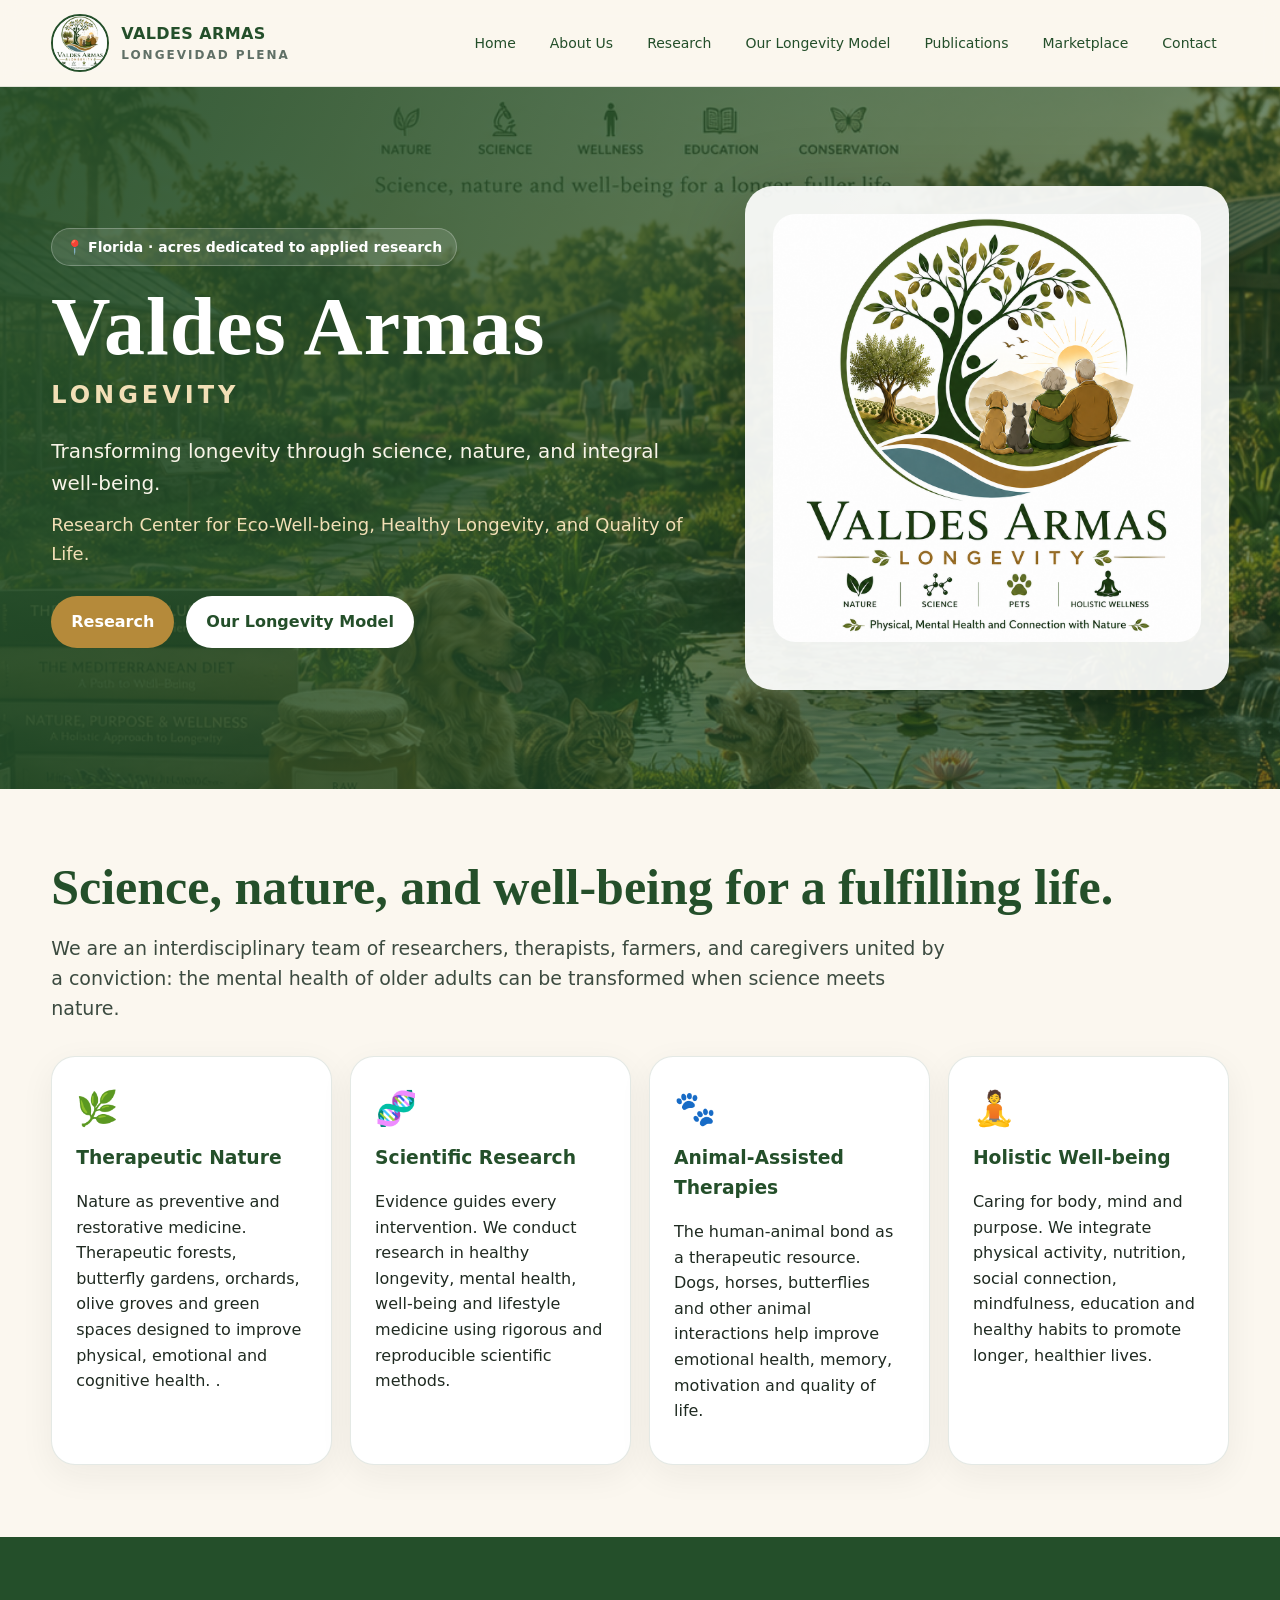
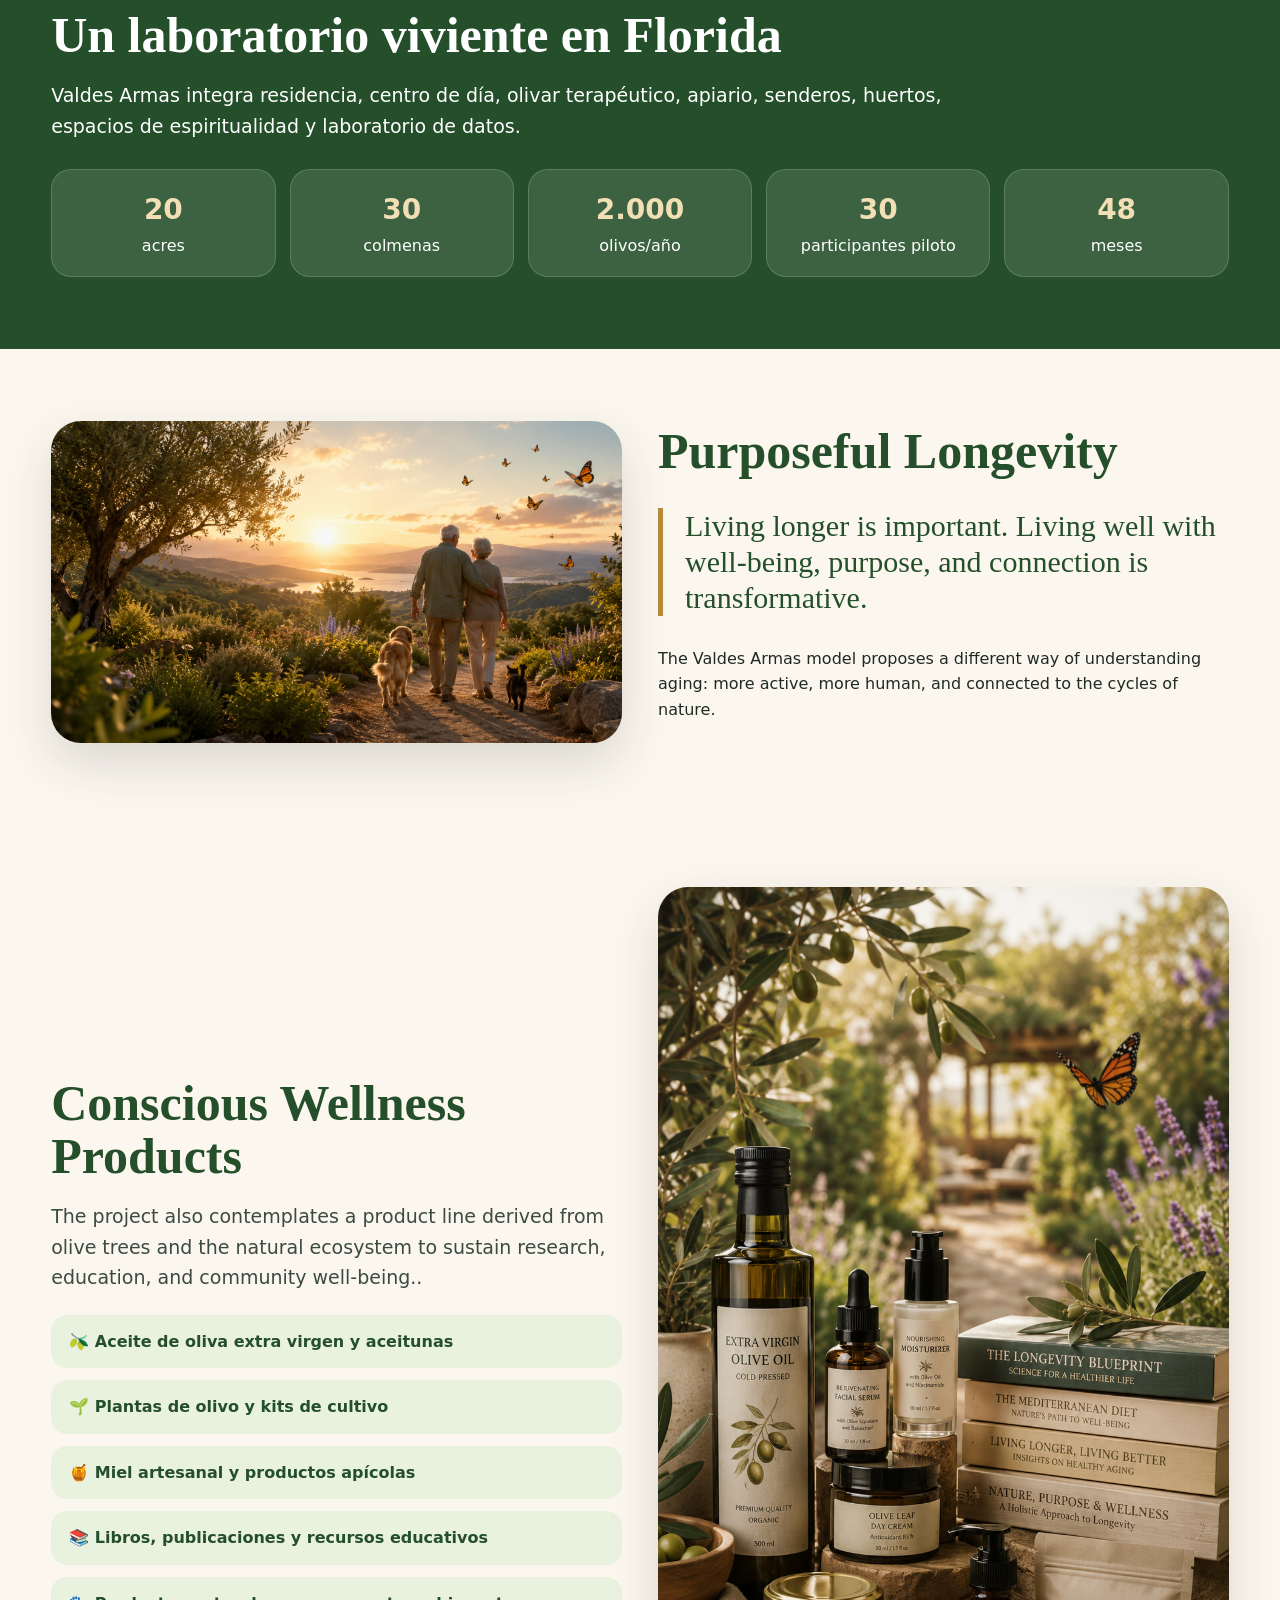
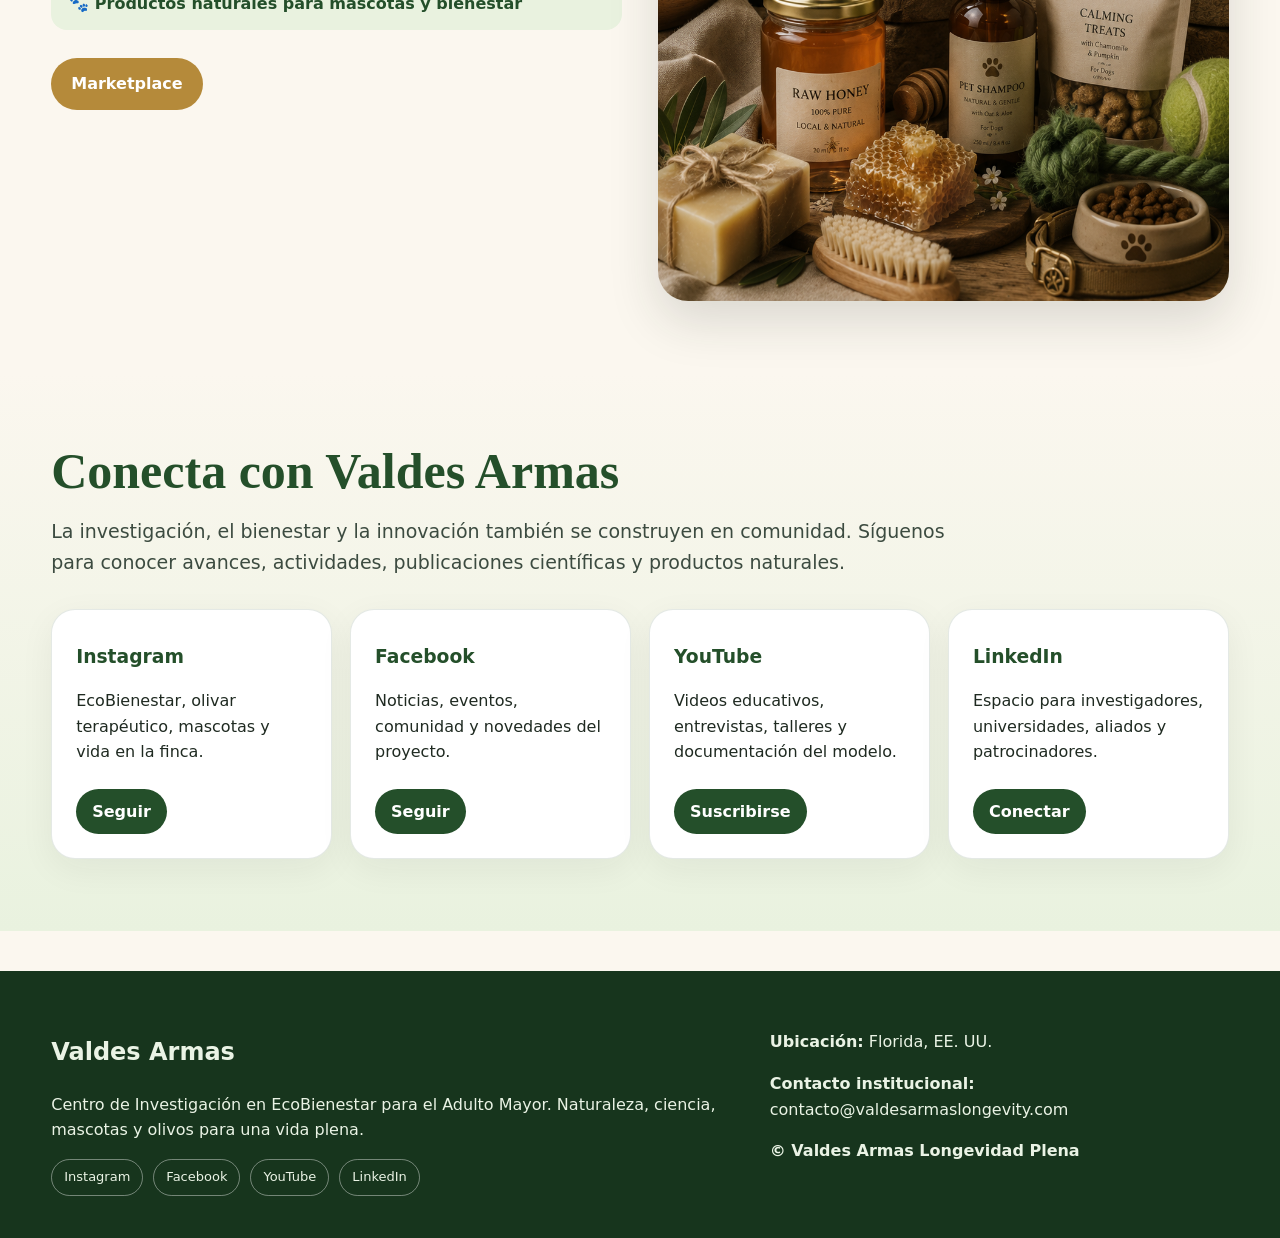
==== commit 9043637f: "nueva vesiion de marketplace" ====
--- a/index.html
+++ b/index.html
@@ -66,34 +66,40 @@
         <div class="grid-4">
           <div class="card">
             <div class="icon">🌿</div>
-            <h3>Nature
+            <h3>Therapeutic Nature
             </h3>
             <p>
-              Baños de bosque, senderos terapéuticos, huertos y conexión diaria
+              Nature as preventive and restorative medicine.
+
+Therapeutic forests, butterfly gardens, orchards, olive groves and green spaces designed to improve physical, emotional and cognitive health.
 .
             </p>
           </div>
           <div class="card">
             <div class="icon">🧬</div>
-            <h3>Ciencia</h3>
-            <p>
-              Intervenciones medidas con metodologías rigurosas y enfoque
-              replicable.
+            <h3>Scientific Research</h3>
+            <p>
+              Evidence guides every intervention.
+
+We conduct research in healthy longevity, mental health, well-being and lifestyle medicine using rigorous and reproducible scientific methods.
             </p>
           </div>
           <div class="card">
             <div class="icon">🐾</div>
-            <h3>Mascotas</h3>
-            <p>
-              El vínculo humano-animal como herramienta emocional y terapéutica.
-            </p>
-          </div>
-          <div class="card">
-            <div class="icon">🫒</div>
-            <h3>Olivos</h3>
-            <p>
-              Horticultura terapéutica, propósito, memoria, paciencia y símbolo
-              de longevidad.
+            <h3>Animal-Assisted Therapies</h3>
+            <p>
+              The human-animal bond as a therapeutic resource.
+
+Dogs, horses, butterflies and other animal interactions help improve emotional health, memory, motivation and quality of life.
+            </p>
+          </div>
+          <div class="card">
+            <div class="icon">🧘</div>
+            <h3>Holistic Well-being</h3>
+            <p>
+              Caring for body, mind and purpose.
+
+We integrate physical activity, nutrition, social connection, mindfulness, education and healthy habits to promote longer, healthier lives.
             </p>
           </div>
         </div>
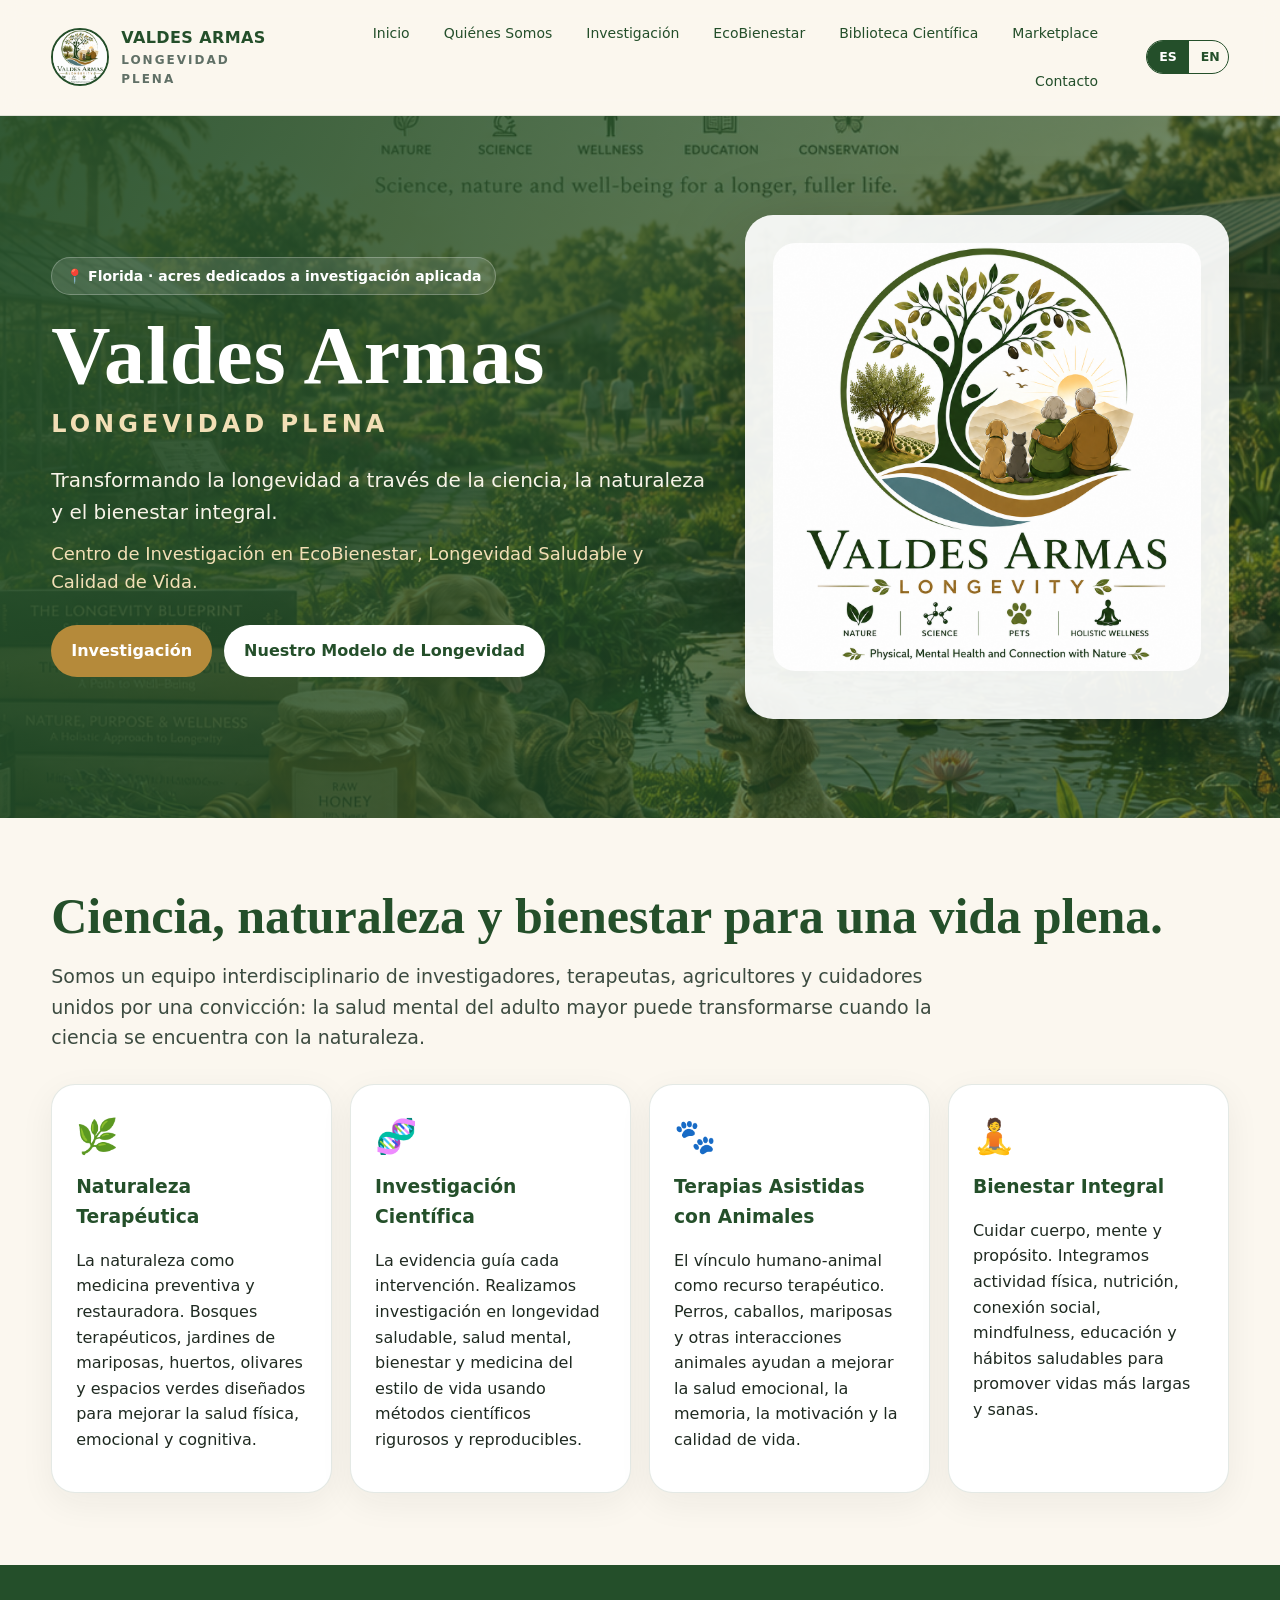
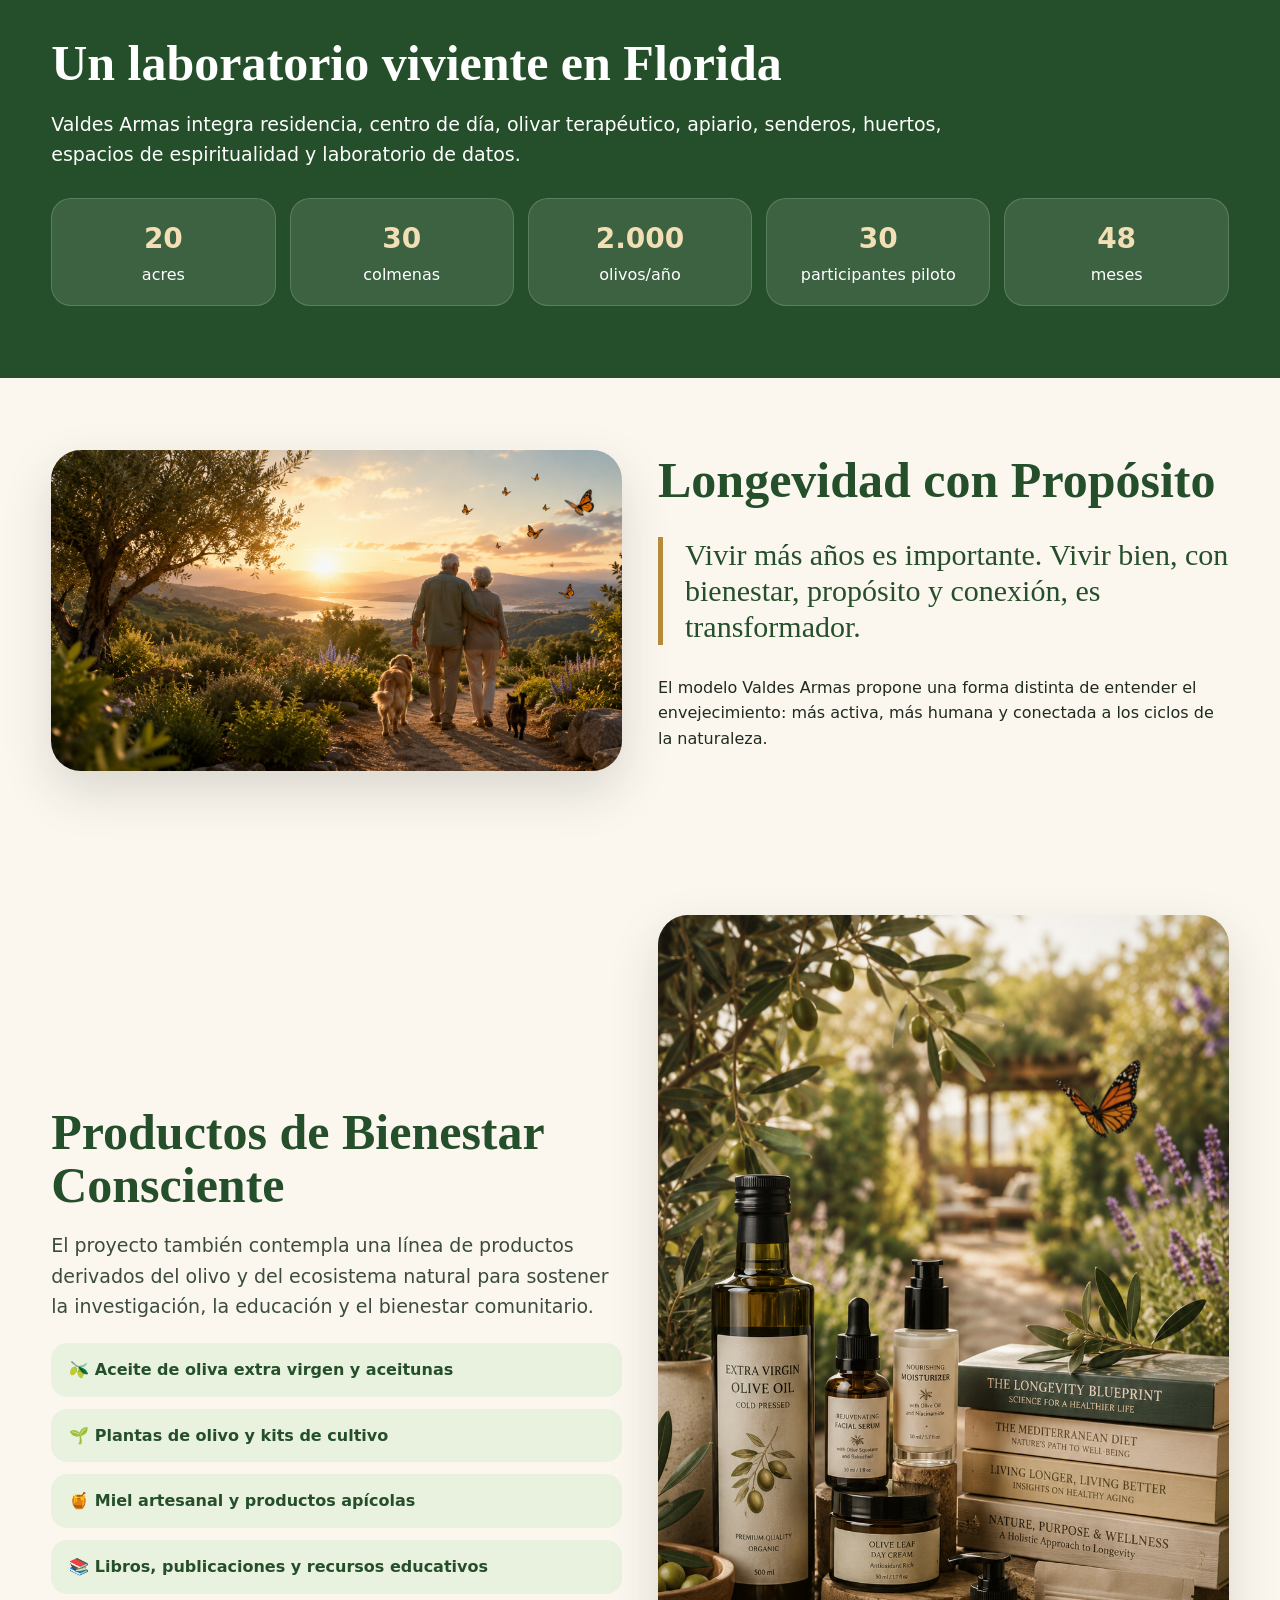
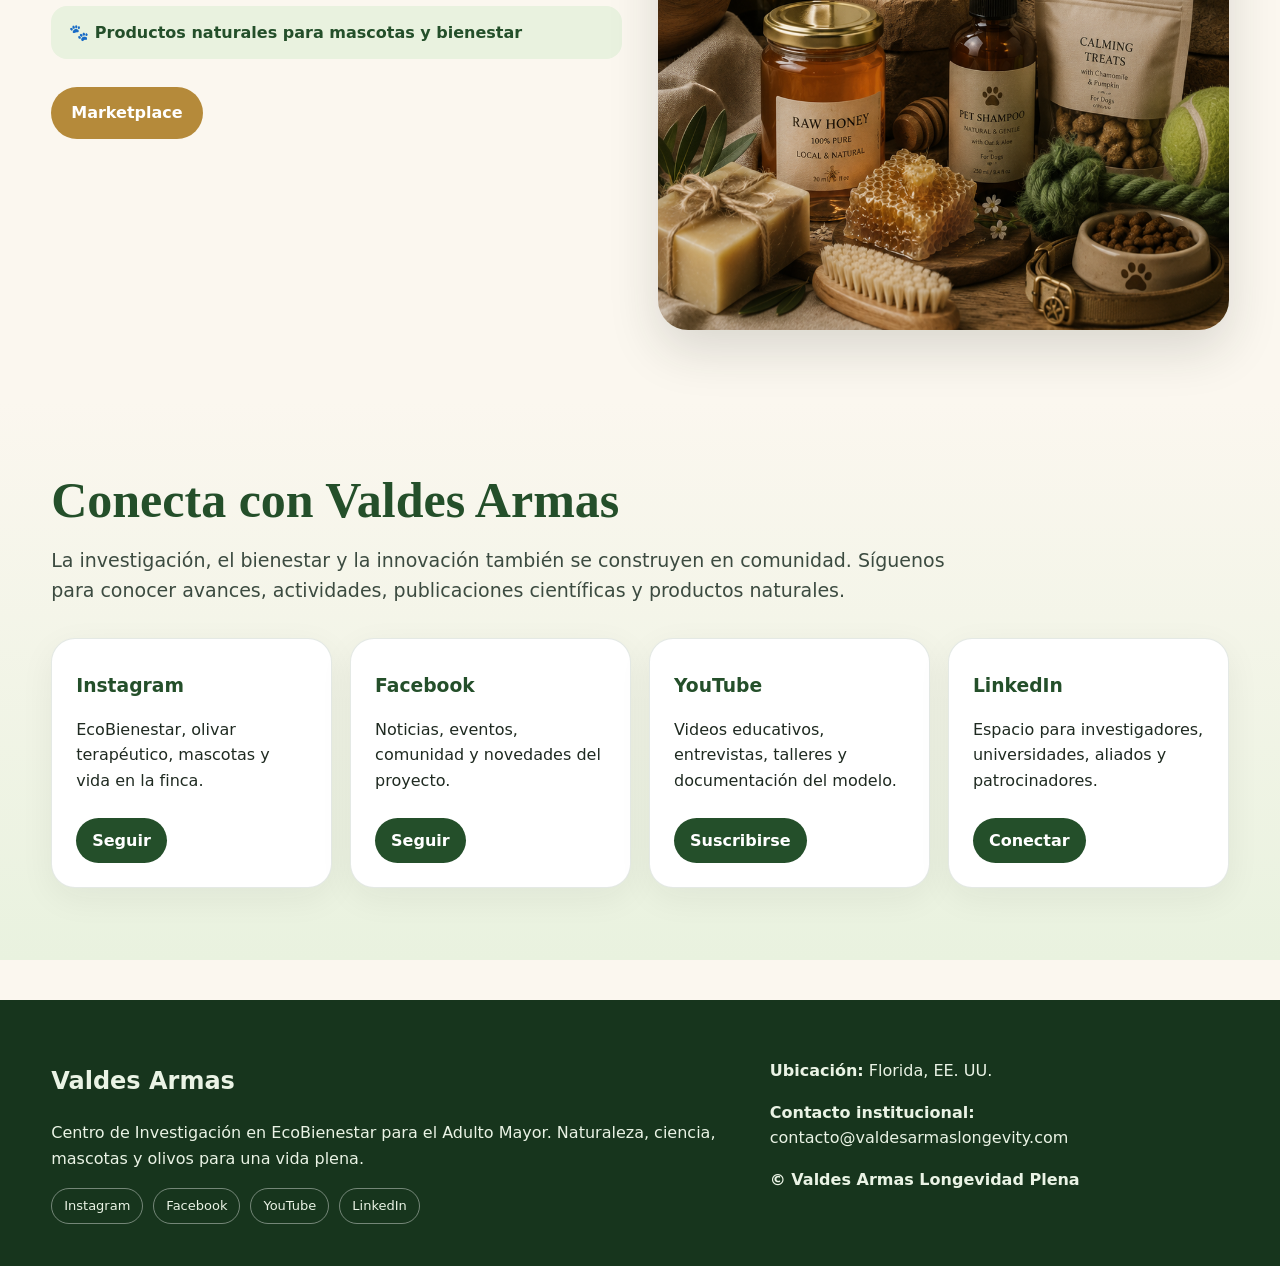
==== commit 301075e3: "Nueva version del sitio:selector de idioma" ====
--- a/index.html
+++ b/index.html
@@ -1,9 +1,9 @@
 <!doctype html>
-<html lang="en">
+<html lang="es">
   <head>
     <meta charset="utf-8" />
     <meta name="viewport" content="width=device-width, initial-scale=1" />
-    <title>Inicio | Valdes Armas</title>
+    <title data-i18n="page_title">Inicio | Valdes Armas</title>
     <link rel="icon" href="utls/imgs/LOGO INGLES.png" />
     <link href="utls/css/valdesarmas.css" rel="stylesheet" />
   </head>
@@ -17,89 +17,78 @@
           /><span>VALDES ARMAS<small>LONGEVIDAD PLENA</small></span></a
         >
         <div class="links">
-          <a href="index.html">Home</a
-          ><a href="quienes-somos.html">About Us</a
-          ><a href="investigacion.html">Research</a
-          ><a href="ecobienestar.html">Our Longevity Model</a
-          ><a href="publicaciones.html">Publications</a
-          ><a href="marketplace.html">Marketplace</a
-          ><a href="contacto.html">Contact</a>
-        </div>
+          <a href="index.html" data-i18n="nav_home">Inicio</a
+          ><a href="quienes-somos.html" data-i18n="nav_about">Quiénes Somos</a
+          ><a href="investigacion.html" data-i18n="nav_research">Investigación</a
+          ><a href="ecobienestar.html" data-i18n="nav_model">EcoBienestar</a
+          ><a href="publicaciones.html" data-i18n="nav_pubs">Biblioteca Científica</a
+          ><a href="marketplace.html" data-i18n="nav_market">Marketplace</a
+          ><a href="contacto.html" data-i18n="nav_contact">Contacto</a>
+        </div>
+        <div class="lang-toggle"><span data-lang="es">ES</span><span data-lang="en">EN</span></div>
       </div>
     </div>
     <header class="hero">
       <div class="container-va hero-grid">
         <div>
-          <span class="kicker"
-            >📍 Florida ·  acres dedicated to applied research</span
+          <span class="kicker" data-i18n="hero_kicker"
+            >📍 Florida · acres dedicados a investigación aplicada</span
           >
           <h1>Valdes Armas</h1>
-          <h2>Longevity</h2>
-          <p>
-            Transforming longevity through science, nature, and integral well-being.
-          </p>
-          <p class="hero-sub">
-            Research Center for Eco-Well-being, Healthy Longevity, and Quality of Life.
+          <h2 data-i18n="hero_subtitle">Longevidad Plena</h2>
+          <p data-i18n="hero_lead">
+            Transformando la longevidad a través de la ciencia, la naturaleza y el bienestar integral.
+          </p>
+          <p class="hero-sub" data-i18n="hero_sub">
+            Centro de Investigación en EcoBienestar, Longevidad Saludable y Calidad de Vida.
           </p>
           <div class="btns">
-            <a class="btn primary" href="investigacion.html"
-              >Research</a
-            ><a class="btn secondary" href="ecobienestar.html"
-              >Our Longevity Model</a
+            <a class="btn primary" href="investigacion.html" data-i18n="btn_research"
+              >Investigación</a
+            ><a class="btn secondary" href="ecobienestar.html" data-i18n="btn_model"
+              >Nuestro Modelo de Longevidad</a
             >
           </div>
         </div>
         <div class="hero-card">
           <img src="utls/imgs/LOGO INGLES .png" alt="Logo Valdes Armas" />
-          <p>
-
-          </p>
+          <p></p>
         </div>
       </div>
     </header>
     <section class="section">
       <div class="container-va">
-        <h2>Science, nature, and well-being for a fulfilling life.</h2>
-        <p class="lead">
-          We are an interdisciplinary team of researchers, therapists, farmers, and caregivers united by a conviction: the mental health of older adults can be transformed when science meets nature.
+        <h2 data-i18n="intro_title">Ciencia, naturaleza y bienestar para una vida plena.</h2>
+        <p class="lead" data-i18n="intro_lead">
+          Somos un equipo interdisciplinario de investigadores, terapeutas, agricultores y cuidadores unidos por una convicción: la salud mental del adulto mayor puede transformarse cuando la ciencia se encuentra con la naturaleza.
         </p>
         <div class="grid-4">
           <div class="card">
             <div class="icon">🌿</div>
-            <h3>Therapeutic Nature
-            </h3>
-            <p>
-              Nature as preventive and restorative medicine.
-
-Therapeutic forests, butterfly gardens, orchards, olive groves and green spaces designed to improve physical, emotional and cognitive health.
-.
+            <h3 data-i18n="card1_title">Naturaleza Terapéutica</h3>
+            <p data-i18n="card1_desc">
+              La naturaleza como medicina preventiva y restauradora. Bosques terapéuticos, jardines de mariposas, huertos, olivares y espacios verdes diseñados para mejorar la salud física, emocional y cognitiva.
             </p>
           </div>
           <div class="card">
             <div class="icon">🧬</div>
-            <h3>Scientific Research</h3>
-            <p>
-              Evidence guides every intervention.
-
-We conduct research in healthy longevity, mental health, well-being and lifestyle medicine using rigorous and reproducible scientific methods.
+            <h3 data-i18n="card2_title">Investigación Científica</h3>
+            <p data-i18n="card2_desc">
+              La evidencia guía cada intervención. Realizamos investigación en longevidad saludable, salud mental, bienestar y medicina del estilo de vida usando métodos científicos rigurosos y reproducibles.
             </p>
           </div>
           <div class="card">
             <div class="icon">🐾</div>
-            <h3>Animal-Assisted Therapies</h3>
-            <p>
-              The human-animal bond as a therapeutic resource.
-
-Dogs, horses, butterflies and other animal interactions help improve emotional health, memory, motivation and quality of life.
+            <h3 data-i18n="card3_title">Terapias Asistidas con Animales</h3>
+            <p data-i18n="card3_desc">
+              El vínculo humano-animal como recurso terapéutico. Perros, caballos, mariposas y otras interacciones animales ayudan a mejorar la salud emocional, la memoria, la motivación y la calidad de vida.
             </p>
           </div>
           <div class="card">
             <div class="icon">🧘</div>
-            <h3>Holistic Well-being</h3>
-            <p>
-              Caring for body, mind and purpose.
-
-We integrate physical activity, nutrition, social connection, mindfulness, education and healthy habits to promote longer, healthier lives.
+            <h3 data-i18n="card4_title">Bienestar Integral</h3>
+            <p data-i18n="card4_desc">
+              Cuidar cuerpo, mente y propósito. Integramos actividad física, nutrición, conexión social, mindfulness, educación y hábitos saludables para promover vidas más largas y sanas.
             </p>
           </div>
         </div>
@@ -107,18 +96,18 @@
     </section>
     <section class="section band">
       <div class="container-va">
-        <h2>Un laboratorio viviente en Florida</h2>
-        <p class="lead">
+        <h2 data-i18n="lab_title">Un laboratorio viviente en Florida</h2>
+        <p class="lead" data-i18n="lab_lead">
           Valdes Armas integra residencia, centro de día, olivar terapéutico,
           apiario, senderos, huertos, espacios de espiritualidad y laboratorio
           de datos.
         </p>
         <div class="stats">
-          <div class="stat"><strong>20</strong>acres</div>
-          <div class="stat"><strong>30</strong>colmenas</div>
-          <div class="stat"><strong>2.000</strong>olivos/año</div>
-          <div class="stat"><strong>30</strong>participantes piloto</div>
-          <div class="stat"><strong>48</strong>meses</div>
+          <div class="stat"><strong>20</strong><span data-i18n="stat_acres">acres</span></div>
+          <div class="stat"><strong>30</strong><span data-i18n="stat_hives">colmenas</span></div>
+          <div class="stat"><strong>2.000</strong><span data-i18n="stat_olives">olivos/año</span></div>
+          <div class="stat"><strong>30</strong><span data-i18n="stat_participants">participantes piloto</span></div>
+          <div class="stat"><strong>48</strong><span data-i18n="stat_months">meses</span></div>
         </div>
       </div>
     </section>
@@ -129,13 +118,12 @@
           alt="Amanecer en entorno natural"
         />
         <div>
-          <h2>Purposeful Longevity</h2>
-          <p class="quote">
-            Living longer is important. Living well with well-being, purpose, and
-            connection is transformative.
-          </p>
-          <p>
-            The Valdes Armas model proposes a different way of understanding aging: more active, more human, and connected to the cycles of nature.
+          <h2 data-i18n="purpose_title">Longevidad con Propósito</h2>
+          <p class="quote" data-i18n="purpose_quote">
+            Vivir más años es importante. Vivir bien, con bienestar, propósito y conexión, es transformador.
+          </p>
+          <p data-i18n="purpose_text">
+            El modelo Valdes Armas propone una forma distinta de entender el envejecimiento: más activa, más humana y conectada a los ciclos de la naturaleza.
           </p>
         </div>
       </div>
@@ -143,21 +131,19 @@
     <section class="section">
       <div class="container-va split">
         <div>
-          <h2> Conscious Wellness Products</h2>
-          <p class="lead">
-            The project also contemplates a product line derived from olive trees and the natural ecosystem to sustain research, education, and community well-being..
+          <h2 data-i18n="products_title">Productos de Bienestar Consciente</h2>
+          <p class="lead" data-i18n="products_lead">
+            El proyecto también contempla una línea de productos derivados del olivo y del ecosistema natural para sostener la investigación, la educación y el bienestar comunitario.
           </p>
           <div class="list">
-            <div>🫒 Aceite de oliva extra virgen y aceitunas</div>
-            <div>🌱 Plantas de olivo y kits de cultivo</div>
-            <div>🍯 Miel artesanal y productos apícolas</div>
-            <div>📚 Libros, publicaciones y recursos educativos</div>
-            <div>🐾 Productos naturales para mascotas y bienestar</div>
+            <div><span>🫒</span> <span data-i18n="prod1">Aceite de oliva extra virgen y aceitunas</span></div>
+            <div><span>🌱</span> <span data-i18n="prod2">Plantas de olivo y kits de cultivo</span></div>
+            <div><span>🍯</span> <span data-i18n="prod3">Miel artesanal y productos apícolas</span></div>
+            <div><span>📚</span> <span data-i18n="prod4">Libros, publicaciones y recursos educativos</span></div>
+            <div><span>🐾</span> <span data-i18n="prod5">Productos naturales para mascotas y bienestar</span></div>
           </div>
           <div class="btns">
-            <a class="btn primary" href="marketplace.html"
-              >Marketplace</a
-            >
+            <a class="btn primary" href="marketplace.html">Marketplace</a>
           </div>
         </div>
         <img
@@ -168,8 +154,8 @@
     </section>
     <section class="section social-section">
       <div class="container-va">
-        <h2>Conecta con Valdes Armas</h2>
-        <p class="lead">
+        <h2 data-i18n="social_title">Conecta con Valdes Armas</h2>
+        <p class="lead" data-i18n="social_lead">
           La investigación, el bienestar y la innovación también se construyen
           en comunidad. Síguenos para conocer avances, actividades,
           publicaciones científicas y productos naturales.
@@ -177,7 +163,7 @@
         <div class="grid-4">
           <div class="card social-card">
             <h3>Instagram</h3>
-            <p>
+            <p data-i18n="social_ig_desc">
               EcoBienestar, olivar terapéutico, mascotas y vida en la finca.
             </p>
             <a
@@ -185,23 +171,25 @@
               href="https://www.instagram.com/ecobienestarvaldesarmas/"
               target="_blank"
               rel="noopener"
+              data-i18n="btn_follow"
               >Seguir</a
             >
           </div>
           <div class="card social-card">
             <h3>Facebook</h3>
-            <p>Noticias, eventos, comunidad y novedades del proyecto.</p>
+            <p data-i18n="social_fb_desc">Noticias, eventos, comunidad y novedades del proyecto.</p>
             <a
               class="btn small"
               href="https://www.facebook.com/profile.php?id=61573361642640"
               target="_blank"
               rel="noopener"
+              data-i18n="btn_follow"
               >Seguir</a
             >
           </div>
           <div class="card social-card">
             <h3>YouTube</h3>
-            <p>
+            <p data-i18n="social_yt_desc">
               Videos educativos, entrevistas, talleres y documentación del
               modelo.
             </p>
@@ -210,16 +198,17 @@
               href="https://www.youtube.com/@valdesarmasEcobienestar"
               target="_blank"
               rel="noopener"
+              data-i18n="btn_subscribe"
               >Suscribirse</a
             >
           </div>
           <div class="card social-card">
             <h3>LinkedIn</h3>
-            <p>
+            <p data-i18n="social_li_desc">
               Espacio para investigadores, universidades, aliados y
               patrocinadores.
             </p>
-            <a class="btn small" href="#">Conectar</a>
+            <a class="btn small" href="#" data-i18n="btn_connect">Conectar</a>
           </div>
         </div>
       </div>
@@ -228,7 +217,7 @@
       <div class="container-va footer-grid">
         <div>
           <h2>Valdes Armas</h2>
-          <p>
+          <p data-i18n="footer_desc">
             Centro de Investigación en EcoBienestar para el Adulto Mayor.
             Naturaleza, ciencia, mascotas y olivos para una vida plena.
           </p>
@@ -255,11 +244,99 @@
           </div>
         </div>
         <div>
-          <p><strong>Ubicación:</strong> Florida, EE. UU.</p>
-          <p><strong>Contacto institucional:</strong> contacto@valdesarmaslongevity.com</p>
+          <p><strong data-i18n="footer_location_label">Ubicación:</strong> Florida, EE. UU.</p>
+          <p><strong data-i18n="footer_contact_label">Contacto institucional:</strong> contacto@valdesarmaslongevity.com</p>
           <p><strong>© Valdes Armas Longevidad Plena</strong></p>
         </div>
       </div>
     </footer>
+
+    <script>
+      window.I18N = {
+        es: {
+          page_title: "Inicio | Valdes Armas",
+          nav_home: "Inicio", nav_about: "Quiénes Somos", nav_research: "Investigación",
+          nav_model: "EcoBienestar", nav_pubs: "Biblioteca Científica", nav_market: "Marketplace", nav_contact: "Contacto",
+          hero_kicker: "📍 Florida · acres dedicados a investigación aplicada",
+          hero_subtitle: "Longevidad Plena",
+          hero_lead: "Transformando la longevidad a través de la ciencia, la naturaleza y el bienestar integral.",
+          hero_sub: "Centro de Investigación en EcoBienestar, Longevidad Saludable y Calidad de Vida.",
+          btn_research: "Investigación", btn_model: "Nuestro Modelo de Longevidad",
+          intro_title: "Ciencia, naturaleza y bienestar para una vida plena.",
+          intro_lead: "Somos un equipo interdisciplinario de investigadores, terapeutas, agricultores y cuidadores unidos por una convicción: la salud mental del adulto mayor puede transformarse cuando la ciencia se encuentra con la naturaleza.",
+          card1_title: "Naturaleza Terapéutica",
+          card1_desc: "La naturaleza como medicina preventiva y restauradora. Bosques terapéuticos, jardines de mariposas, huertos, olivares y espacios verdes diseñados para mejorar la salud física, emocional y cognitiva.",
+          card2_title: "Investigación Científica",
+          card2_desc: "La evidencia guía cada intervención. Realizamos investigación en longevidad saludable, salud mental, bienestar y medicina del estilo de vida usando métodos científicos rigurosos y reproducibles.",
+          card3_title: "Terapias Asistidas con Animales",
+          card3_desc: "El vínculo humano-animal como recurso terapéutico. Perros, caballos, mariposas y otras interacciones animales ayudan a mejorar la salud emocional, la memoria, la motivación y la calidad de vida.",
+          card4_title: "Bienestar Integral",
+          card4_desc: "Cuidar cuerpo, mente y propósito. Integramos actividad física, nutrición, conexión social, mindfulness, educación y hábitos saludables para promover vidas más largas y sanas.",
+          lab_title: "Un laboratorio viviente en Florida",
+          lab_lead: "Valdes Armas integra residencia, centro de día, olivar terapéutico, apiario, senderos, huertos, espacios de espiritualidad y laboratorio de datos.",
+          stat_acres: "acres", stat_hives: "colmenas", stat_olives: "olivos/año",
+          stat_participants: "participantes piloto", stat_months: "meses",
+          purpose_title: "Longevidad con Propósito",
+          purpose_quote: "Vivir más años es importante. Vivir bien, con bienestar, propósito y conexión, es transformador.",
+          purpose_text: "El modelo Valdes Armas propone una forma distinta de entender el envejecimiento: más activa, más humana y conectada a los ciclos de la naturaleza.",
+          products_title: "Productos de Bienestar Consciente",
+          products_lead: "El proyecto también contempla una línea de productos derivados del olivo y del ecosistema natural para sostener la investigación, la educación y el bienestar comunitario.",
+          prod1: "Aceite de oliva extra virgen y aceitunas", prod2: "Plantas de olivo y kits de cultivo",
+          prod3: "Miel artesanal y productos apícolas", prod4: "Libros, publicaciones y recursos educativos",
+          prod5: "Productos naturales para mascotas y bienestar",
+          social_title: "Conecta con Valdes Armas",
+          social_lead: "La investigación, el bienestar y la innovación también se construyen en comunidad. Síguenos para conocer avances, actividades, publicaciones científicas y productos naturales.",
+          social_ig_desc: "EcoBienestar, olivar terapéutico, mascotas y vida en la finca.",
+          social_fb_desc: "Noticias, eventos, comunidad y novedades del proyecto.",
+          social_yt_desc: "Videos educativos, entrevistas, talleres y documentación del modelo.",
+          social_li_desc: "Espacio para investigadores, universidades, aliados y patrocinadores.",
+          btn_follow: "Seguir", btn_subscribe: "Suscribirse", btn_connect: "Conectar",
+          footer_desc: "Centro de Investigación en EcoBienestar para el Adulto Mayor. Naturaleza, ciencia, mascotas y olivos para una vida plena.",
+          footer_location_label: "Ubicación:", footer_contact_label: "Contacto institucional:"
+        },
+        en: {
+          page_title: "Home | Valdes Armas",
+          nav_home: "Home", nav_about: "About Us", nav_research: "Research",
+          nav_model: "EcoWellness", nav_pubs: "Scientific Library", nav_market: "Marketplace", nav_contact: "Contact",
+          hero_kicker: "📍 Florida · acres dedicated to applied research",
+          hero_subtitle: "Longevity",
+          hero_lead: "Transforming longevity through science, nature, and integral well-being.",
+          hero_sub: "Research Center for Eco-Well-being, Healthy Longevity, and Quality of Life.",
+          btn_research: "Research", btn_model: "Our Longevity Model",
+          intro_title: "Science, nature, and well-being for a fulfilling life.",
+          intro_lead: "We are an interdisciplinary team of researchers, therapists, farmers, and caregivers united by a conviction: the mental health of older adults can be transformed when science meets nature.",
+          card1_title: "Therapeutic Nature",
+          card1_desc: "Nature as preventive and restorative medicine. Therapeutic forests, butterfly gardens, orchards, olive groves and green spaces designed to improve physical, emotional and cognitive health.",
+          card2_title: "Scientific Research",
+          card2_desc: "Evidence guides every intervention. We conduct research in healthy longevity, mental health, well-being and lifestyle medicine using rigorous and reproducible scientific methods.",
+          card3_title: "Animal-Assisted Therapies",
+          card3_desc: "The human-animal bond as a therapeutic resource. Dogs, horses, butterflies and other animal interactions help improve emotional health, memory, motivation and quality of life.",
+          card4_title: "Holistic Well-being",
+          card4_desc: "Caring for body, mind and purpose. We integrate physical activity, nutrition, social connection, mindfulness, education and healthy habits to promote longer, healthier lives.",
+          lab_title: "A living laboratory in Florida",
+          lab_lead: "Valdes Armas brings together a residence, day center, therapeutic olive grove, apiary, trails, orchards, spirituality spaces, and a data lab.",
+          stat_acres: "acres", stat_hives: "hives", stat_olives: "olive trees/year",
+          stat_participants: "pilot participants", stat_months: "months",
+          purpose_title: "Purposeful Longevity",
+          purpose_quote: "Living longer is important. Living well with well-being, purpose, and connection is transformative.",
+          purpose_text: "The Valdes Armas model proposes a different way of understanding aging: more active, more human, and connected to the cycles of nature.",
+          products_title: "Conscious Wellness Products",
+          products_lead: "The project also includes a line of products derived from olive trees and the natural ecosystem to sustain research, education, and community well-being.",
+          prod1: "Extra virgin olive oil and olives", prod2: "Olive plants and growing kits",
+          prod3: "Artisanal honey and bee products", prod4: "Books, publications and educational resources",
+          prod5: "Natural products for pets and well-being",
+          social_title: "Connect with Valdes Armas",
+          social_lead: "Research, well-being, and innovation are also built as a community. Follow us to keep up with progress, activities, scientific publications, and natural products.",
+          social_ig_desc: "EcoWellness, therapeutic olive grove, pets and life on the farm.",
+          social_fb_desc: "News, events, community and project updates.",
+          social_yt_desc: "Educational videos, interviews, workshops and documentation of the model.",
+          social_li_desc: "A space for researchers, universities, partners and sponsors.",
+          btn_follow: "Follow", btn_subscribe: "Subscribe", btn_connect: "Connect",
+          footer_desc: "Research Center for Eco-Well-being for Older Adults. Nature, science, pets, and olive trees for a fulfilling life.",
+          footer_location_label: "Location:", footer_contact_label: "Institutional contact:"
+        }
+      };
+    </script>
+    <script src="utls/js/i18n.js"></script>
   </body>
 </html>
--- a/utls/css/valdesarmas.css
+++ b/utls/css/valdesarmas.css
@@ -10,3 +10,9 @@
 /* Mejoras visuales versión 2 */
 .hero{background:linear-gradient(110deg,rgba(36,79,42,.94),rgba(36,79,42,.56)),url('../imgs/local/banner.png') center/cover fixed}.hero-sub{font-size:18px!important;color:#f2dfb6!important;margin-top:-8px}.longevity img{max-height:480px;object-fit:cover}.team-grid{display:grid;grid-template-columns:repeat(3,1fr);gap:24px;margin-top:34px}.team-card{background:rgba(255,255,255,.97);color:var(--ink);border-radius:26px;padding:24px;box-shadow:0 18px 50px rgba(0,0,0,.18)}.team-card img{width:160px;height:160px;object-fit:cover;border-radius:50%;border:5px solid var(--sage);display:block;margin:0 auto 18px;box-shadow:0 12px 26px rgba(0,0,0,.16)}.team-card h3{color:var(--olive);text-align:center;margin:8px 0 4px;font-family:Georgia,serif;font-size:24px}.team-card .role{text-align:center;color:var(--gold);font-weight:800;margin:0 0 14px}.contact-line{font-weight:700;color:var(--olive);margin:6px 0}.publication .btn{margin-top:12px}.edit-note{margin-top:24px;color:#f8f4e8}.social-section{background:linear-gradient(180deg,#fbf7ef,#e9f2df)}.social-card .btn.small{background:var(--olive);color:white;padding:10px 16px;margin-top:8px}.social-mini{display:flex;gap:10px;flex-wrap:wrap;margin-top:16px}.social-mini a{border:1px solid rgba(255,255,255,.4);border-radius:999px;padding:7px 12px;font-size:13px;color:#eaf3e5}.muted{color:var(--muted);font-size:15px}.page-hero{background:linear-gradient(110deg,rgba(36,79,42,.92),rgba(63,111,56,.78)),url('../imgs/local/IMG-41.jpg') center/cover}
 @media(max-width:900px){.team-grid{grid-template-columns:1fr}.team-card img{width:140px;height:140px}.hero{background-attachment:scroll}}
+
+/* ===== Selector de idioma ES/EN ===== */
+.lang-toggle{display:flex;align-items:center;gap:0;border:1.5px solid var(--olive);border-radius:999px;overflow:hidden;font-size:12.5px;font-weight:800;margin-left:12px}
+.lang-toggle span{padding:6px 12px;cursor:pointer;color:var(--olive);transition:.15s;user-select:none}
+.lang-toggle span.active{background:var(--olive);color:#fff}
+.lang-toggle span:not(.active):hover{background:var(--sage)}
